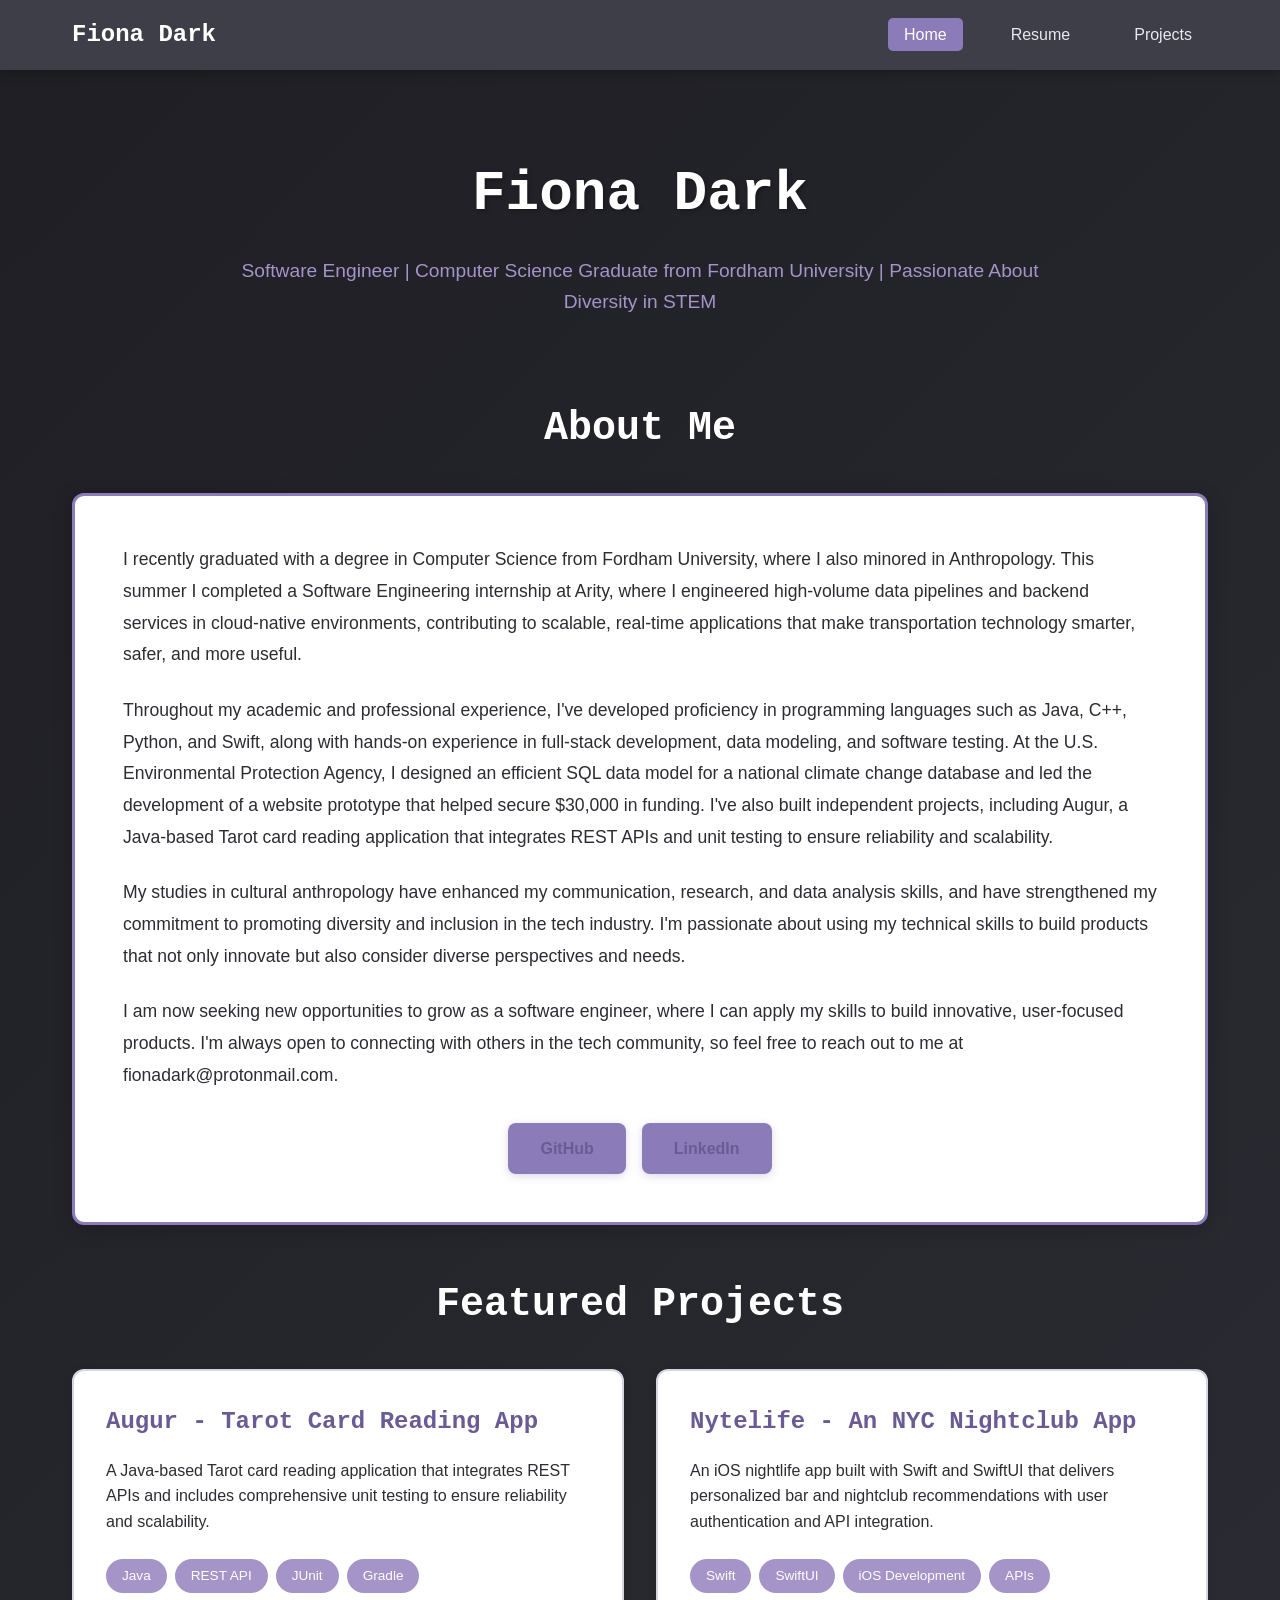
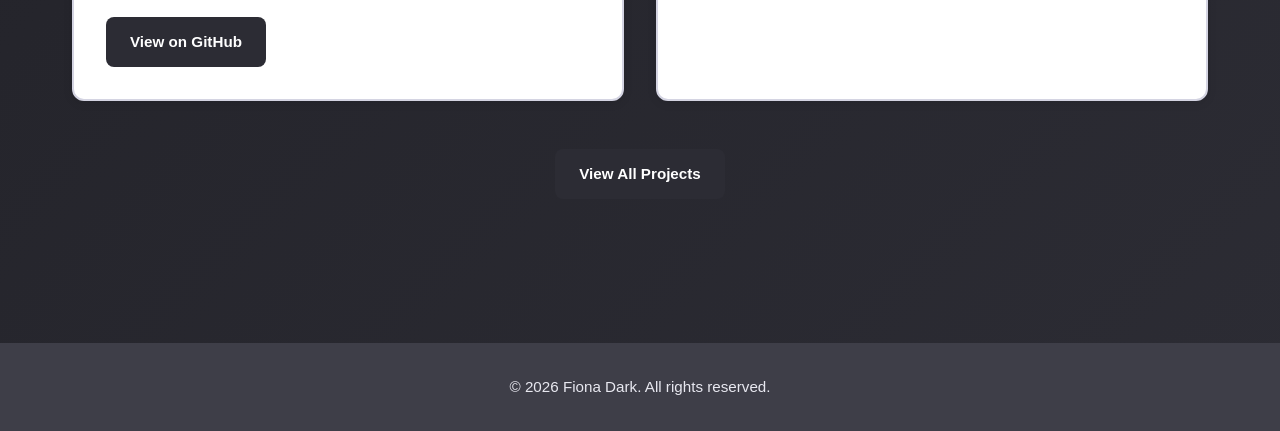
==== index.html @ d719f860 "update style to more sleek look" ====
<!DOCTYPE html>
<html lang="en">

<head>
    <meta charset="utf-8">
    <meta name="viewport" content="width=device-width, initial-scale=1.0">
    <link rel="stylesheet" type="text/css" href="styles.css">
    <title>Fiona Dark - Software Engineer</title>
</head>

<body>
    <nav class="navbar">
        <div class="nav-container">
            <div class="nav-brand">Fiona Dark</div>
            <ul class="nav-menu">
                <li><a href="index.html" class="nav-link active">Home</a></li>
                <li><a href="resume.html" class="nav-link">Resume</a></li>
                <li><a href="projects.html" class="nav-link">Projects</a></li>
            </ul>
        </div>
    </nav>

    <div class="container">
        <header class="hero">
            <h1>Fiona Dark</h1>
            <p class="tagline">
                Software Engineer | Computer Science Graduate from Fordham University | Passionate About Diversity in STEM
            </p>
        </header>

        <section class="section about-section">
            <h2>About Me</h2>
            <div class="content-box">
                <p>
                    I recently graduated with a degree in Computer Science from Fordham University, where I also minored in
                    Anthropology. This summer I completed a Software Engineering internship at Arity, where I engineered
                    high-volume data pipelines and backend services in cloud-native environments, contributing to scalable,
                    real-time applications that make transportation technology smarter, safer, and more useful.
                </p>
                <p>
                    Throughout my academic and professional experience, I've developed proficiency in programming languages such
                    as Java, C++, Python, and Swift, along with hands-on experience in full-stack development, data modeling,
                    and software testing. At the U.S. Environmental Protection Agency, I designed an efficient SQL data model
                    for a national climate change database and led the development of a website prototype that helped secure
                    $30,000 in funding. I've also built independent projects, including Augur, a Java-based Tarot card reading
                    application that integrates REST APIs and unit testing to ensure reliability and scalability.
                </p>
                <p>
                    My studies in cultural anthropology have enhanced my communication, research, and data analysis skills, and
                    have strengthened my commitment to promoting diversity and inclusion in the tech industry. I'm passionate
                    about using my technical skills to build products that not only innovate but also consider diverse
                    perspectives and needs.
                </p>
                <p>
                    I am now seeking new opportunities to grow as a software engineer, where I can apply my skills to build
                    innovative, user-focused products. I'm always open to connecting with others in the tech community, so feel
                    free to reach out to me at fionadark@protonmail.com.
                </p>
                <div class="social-links">
                    <a href="https://github.com/fionadark" target="_blank" class="social-btn">
                        <span>GitHub</span>
                    </a>
                    <a href="https://www.linkedin.com/in/fiona-dark-541294252/" target="_blank" class="social-btn">
                        <span>LinkedIn</span>
                    </a>
                </div>
            </div>
        </section>

        <section class="section projects-preview">
            <h2>Featured Projects</h2>
            <div class="project-grid">
                <div class="project-card">
                    <h3>Augur - Tarot Card Reading App</h3>
                    <p class="project-description">
                        A Java-based Tarot card reading application that integrates REST APIs and includes comprehensive unit
                        testing to ensure reliability and scalability.
                    </p>
                    <div class="tech-stack">
                        <span class="tech-tag">Java</span>
                        <span class="tech-tag">REST API</span>
                        <span class="tech-tag">JUnit</span>
                        <span class="tech-tag">Gradle</span>
                    </div>
                    <a href="https://github.com/fionadark/augur" class="project-link" target="_blank">View on GitHub</a>
                </div>

                <div class="project-card">
                    <h3>Nytelife - An NYC Nightclub App</h3>
                    <p class="project-description">
                        An iOS nightlife app built with Swift and SwiftUI that delivers personalized bar and nightclub
                        recommendations with user authentication and API integration.
                    </p>
                    <div class="tech-stack">
                        <span class="tech-tag">Swift</span>
                        <span class="tech-tag">SwiftUI</span>
                        <span class="tech-tag">iOS Development</span>
                        <span class="tech-tag">APIs</span>
                    </div>
                </div>
            </div>
            <div class="view-more">
                <a href="projects.html" class="btn-secondary">View All Projects</a>
            </div>
        </section>
    </div>

    <footer class="footer">
        <p>&copy; 2026 Fiona Dark. All rights reserved.</p>
    </footer>
</body>

</html>
---- styles.css ----
/* ==================== Color Scheme ==================== */
:root {
    --primary-purple: #8B7BB8;
    --dark-purple: #6B5B95;
    --light-purple: #A594C8;
    --accent-purple: #9B88C4;
    
    --dark-grey: #2C2C34;
    --medium-grey: #3E3E48;
    --light-grey: #5A5A66;
    --very-light-grey: #E8E8F0;
    
    --background-dark: #1E1E24;
    --background-card: #FFFFFF;
    --text-dark: #2C2C34;
    --text-light: #FFFFFF;
    --border-color: #D4D4E2;
}

/* ==================== Global Styles ==================== */
* {
    margin: 0;
    padding: 0;
    box-sizing: border-box;
}

body {
    background: linear-gradient(135deg, var(--background-dark) 0%, var(--dark-grey) 100%);
    font-family: 'Segoe UI', Tahoma, Geneva, Verdana, sans-serif;
    color: var(--text-dark);
    min-height: 100vh;
    line-height: 1.6;
}

/* ==================== Navigation Bar ==================== */
.navbar {
    background-color: var(--medium-grey);
    padding: 1rem 0;
    position: sticky;
    top: 0;
    z-index: 1000;
    box-shadow: 0 2px 10px rgba(0, 0, 0, 0.3);
}

.nav-container {
    max-width: 1200px;
    margin: 0 auto;
    padding: 0 2rem;
    display: flex;
    justify-content: space-between;
    align-items: center;
}

.nav-brand {
    font-size: 1.5rem;
    font-weight: 700;
    color: var(--text-light);
    font-family: 'Courier New', monospace;
}

.nav-menu {
    display: flex;
    list-style: none;
    gap: 2rem;
}

.nav-link {
    color: var(--very-light-grey);
    text-decoration: none;
    font-size: 1rem;
    font-weight: 500;
    padding: 0.5rem 1rem;
    border-radius: 5px;
    transition: all 0.3s ease;
}

.nav-link:hover {
    background-color: var(--dark-purple);
    color: var(--text-light);
}

.nav-link.active {
    background-color: var(--primary-purple);
    color: var(--text-light);
}

/* ==================== Container & Layout ==================== */
.container {
    max-width: 1200px;
    margin: 0 auto;
    padding: 2rem;
}

/* ==================== Hero Section ==================== */
.hero {
    text-align: center;
    padding: 3rem 0 2rem;
}

.hero h1 {
    font-size: 3.5rem;
    font-family: 'Courier New', monospace;
    color: var(--text-light);
    margin-bottom: 1rem;
    text-shadow: 2px 2px 4px rgba(0, 0, 0, 0.3);
}

.tagline {
    font-size: 1.2rem;
    color: var(--light-purple);
    font-weight: 500;
    max-width: 800px;
    margin: 0 auto;
    line-height: 1.6;
}

.subtitle {
    font-size: 1.1rem;
    color: var(--very-light-grey);
    margin-top: 0.5rem;
}

/* ==================== Section Styles ==================== */
.section {
    margin: 3rem 0;
}

.section h2 {
    font-size: 2.5rem;
    font-family: 'Courier New', monospace;
    color: var(--text-light);
    text-align: center;
    margin-bottom: 2rem;
}

.content-box {
    background-color: var(--background-card);
    border: 3px solid var(--primary-purple);
    border-radius: 12px;
    padding: 3rem;
    box-shadow: 0 4px 20px rgba(0, 0, 0, 0.2);
}

.content-box p {
    color: var(--text-dark);
    font-size: 1.1rem;
    line-height: 1.8;
    margin-bottom: 1.5rem;
}

.content-box p:last-child {
    margin-bottom: 0;
}

.content-box a {
    color: var(--dark-purple);
    text-decoration: none;
    font-weight: 600;
    transition: color 0.3s ease;
}

.content-box a:hover {
    color: var(--primary-purple);
    text-decoration: underline;
}

/* ==================== Social Links ==================== */
.social-links {
    display: flex;
    gap: 1rem;
    justify-content: center;
    margin-top: 2rem;
}

.social-btn {
    display: inline-block;
    background-color: var(--primary-purple);
    color: var(--text-light);
    padding: 0.8rem 2rem;
    text-decoration: none;
    border-radius: 8px;
    font-weight: 600;
    font-size: 1rem;
    transition: all 0.3s ease;
    box-shadow: 0 2px 8px rgba(139, 123, 184, 0.3);
}

.social-btn:hover {
    background-color: var(--dark-purple);
    transform: translateY(-2px);
    box-shadow: 0 4px 12px rgba(139, 123, 184, 0.5);
}

/* ==================== Project Grid ==================== */
.project-grid {
    display: grid;
    grid-template-columns: repeat(auto-fit, minmax(320px, 1fr));
    gap: 2rem;
    margin: 2rem 0;
}

.project-card {
    background-color: var(--background-card);
    border: 2px solid var(--border-color);
    border-radius: 12px;
    padding: 2rem;
    transition: all 0.3s ease;
    box-shadow: 0 2px 10px rgba(0, 0, 0, 0.1);
}

.project-card:hover {
    transform: translateY(-8px);
    box-shadow: 0 8px 24px rgba(139, 123, 184, 0.3);
    border-color: var(--primary-purple);
}

.project-card h3 {
    font-family: 'Courier New', monospace;
    color: var(--dark-purple);
    font-size: 1.5rem;
    margin-bottom: 1rem;
}

.project-description {
    color: var(--text-dark);
    font-size: 1rem;
    line-height: 1.6;
    margin-bottom: 1.5rem;
}

/* ==================== Tech Stack Tags ==================== */
.tech-stack {
    display: flex;
    flex-wrap: wrap;
    gap: 0.5rem;
    margin-bottom: 1.5rem;
}

.tech-tag {
    display: inline-block;
    background-color: var(--light-purple);
    color: var(--text-light);
    padding: 0.4rem 1rem;
    border-radius: 20px;
    font-size: 0.85rem;
    font-weight: 500;
    white-space: nowrap;
}

/* ==================== Buttons ==================== */
.project-link,
.btn-secondary {
    display: inline-block;
    background-color: var(--dark-grey);
    color: var(--text-light);
    padding: 0.8rem 1.5rem;
    text-decoration: none;
    border-radius: 8px;
    font-weight: 600;
    font-size: 0.95rem;
    transition: all 0.3s ease;
}

.project-link:hover,
.btn-secondary:hover {
    background-color: var(--primary-purple);
    transform: translateY(-2px);
    box-shadow: 0 4px 12px rgba(139, 123, 184, 0.4);
}

.view-more {
    text-align: center;
    margin-top: 3rem;
}

/* ==================== Resume Page Styles ==================== */
.resume-header {
    text-align: center;
    margin-bottom: 2rem;
    padding-bottom: 1.5rem;
    border-bottom: 2px solid var(--border-color);
}

.resume-header h2 {
    color: var(--dark-purple);
    font-size: 2rem;
    margin-bottom: 0.5rem;
}

.contact-info {
    color: var(--text-dark);
    font-size: 1rem;
}

.contact-info p {
    margin: 0.3rem 0;
}

.resume-section-block {
    margin: 2.5rem 0;
}

.resume-section-block h3 {
    color: var(--dark-purple);
    font-size: 1.8rem;
    margin-bottom: 1.5rem;
    padding-bottom: 0.5rem;
    border-bottom: 2px solid var(--primary-purple);
}

.resume-section-block h4 {
    color: var(--dark-purple);
    font-size: 1.2rem;
    margin-bottom: 0.5rem;
}

.resume-item {
    margin-bottom: 2rem;
}

.resume-item-header {
    display: flex;
    justify-content: space-between;
    align-items: baseline;
    margin-bottom: 0.5rem;
    flex-wrap: wrap;
}

.resume-item-header strong {
    color: var(--dark-purple);
    font-size: 1.2rem;
}

.resume-date {
    color: var(--light-grey);
    font-style: italic;
    font-size: 0.95rem;
}

.company {
    color: var(--light-grey);
    font-style: italic;
    margin-bottom: 0.5rem;
}

.resume-item ul {
    margin-left: 1.5rem;
    margin-top: 0.5rem;
}

.resume-item li {
    color: var(--text-dark);
    margin-bottom: 0.5rem;
}

.skills-grid {
    display: grid;
    grid-template-columns: repeat(auto-fit, minmax(250px, 1fr));
    gap: 1.5rem;
}

.skill-category {
    padding: 1rem;
    background-color: var(--very-light-grey);
    border-radius: 8px;
    border-left: 4px solid var(--primary-purple);
}

.skill-category h4 {
    margin-bottom: 0.5rem;
}

.skill-category p {
    color: var(--text-dark);
    font-size: 1rem;
    margin: 0;
}

/* ==================== Projects Detail Page ==================== */
.project-detail-card {
    margin-bottom: 3rem;
}

.project-detail-card h2 {
    color: var(--text-light);
    font-size: 2.5rem;
    font-family: 'Courier New', monospace;
    margin-bottom: 1rem;
}

.project-detail-card h3 {
    color: var(--dark-purple);
    font-size: 1.5rem;
    margin-top: 2rem;
    margin-bottom: 1rem;
}

.project-meta {
    margin-bottom: 1.5rem;
}

.status-badge {
    display: inline-block;
    background-color: var(--primary-purple);
    color: var(--text-light);
    padding: 0.5rem 1rem;
    border-radius: 20px;
    font-size: 0.9rem;
    font-weight: 600;
}

.project-detail-card ul {
    margin-left: 1.5rem;
    margin-bottom: 1rem;
}

.project-detail-card li {
    margin-bottom: 0.8rem;
    color: var(--text-dark);
}

/* ==================== Footer ==================== */
.footer {
    background-color: var(--medium-grey);
    color: var(--very-light-grey);
    text-align: center;
    padding: 2rem;
    margin-top: 4rem;
}

.footer p {
    margin: 0;
    font-size: 0.95rem;
}

/* ==================== Responsive Design ==================== */
@media (max-width: 768px) {
    .container {
        padding: 1rem;
    }

    .hero h1 {
        font-size: 2.5rem;
    }

    .tagline {
        font-size: 1rem;
    }

    .section h2 {
        font-size: 2rem;
    }

    .nav-container {
        flex-direction: column;
        gap: 1rem;
    }

    .nav-menu {
        gap: 1rem;
    }

    .content-box {
        padding: 1.5rem;
    }

    .project-grid {
        grid-template-columns: 1fr;
    }

    .social-links {
        flex-direction: column;
    }

    .resume-item-header {
        flex-direction: column;
        align-items: flex-start;
    }

    .skills-grid {
        grid-template-columns: 1fr;
    }
}

@media (max-width: 480px) {
    .hero h1 {
        font-size: 2rem;
    }

    .section h2 {
        font-size: 1.8rem;
    }

    .nav-brand {
        font-size: 1.2rem;
    }

    .nav-menu {
        flex-wrap: wrap;
        justify-content: center;
    }
}
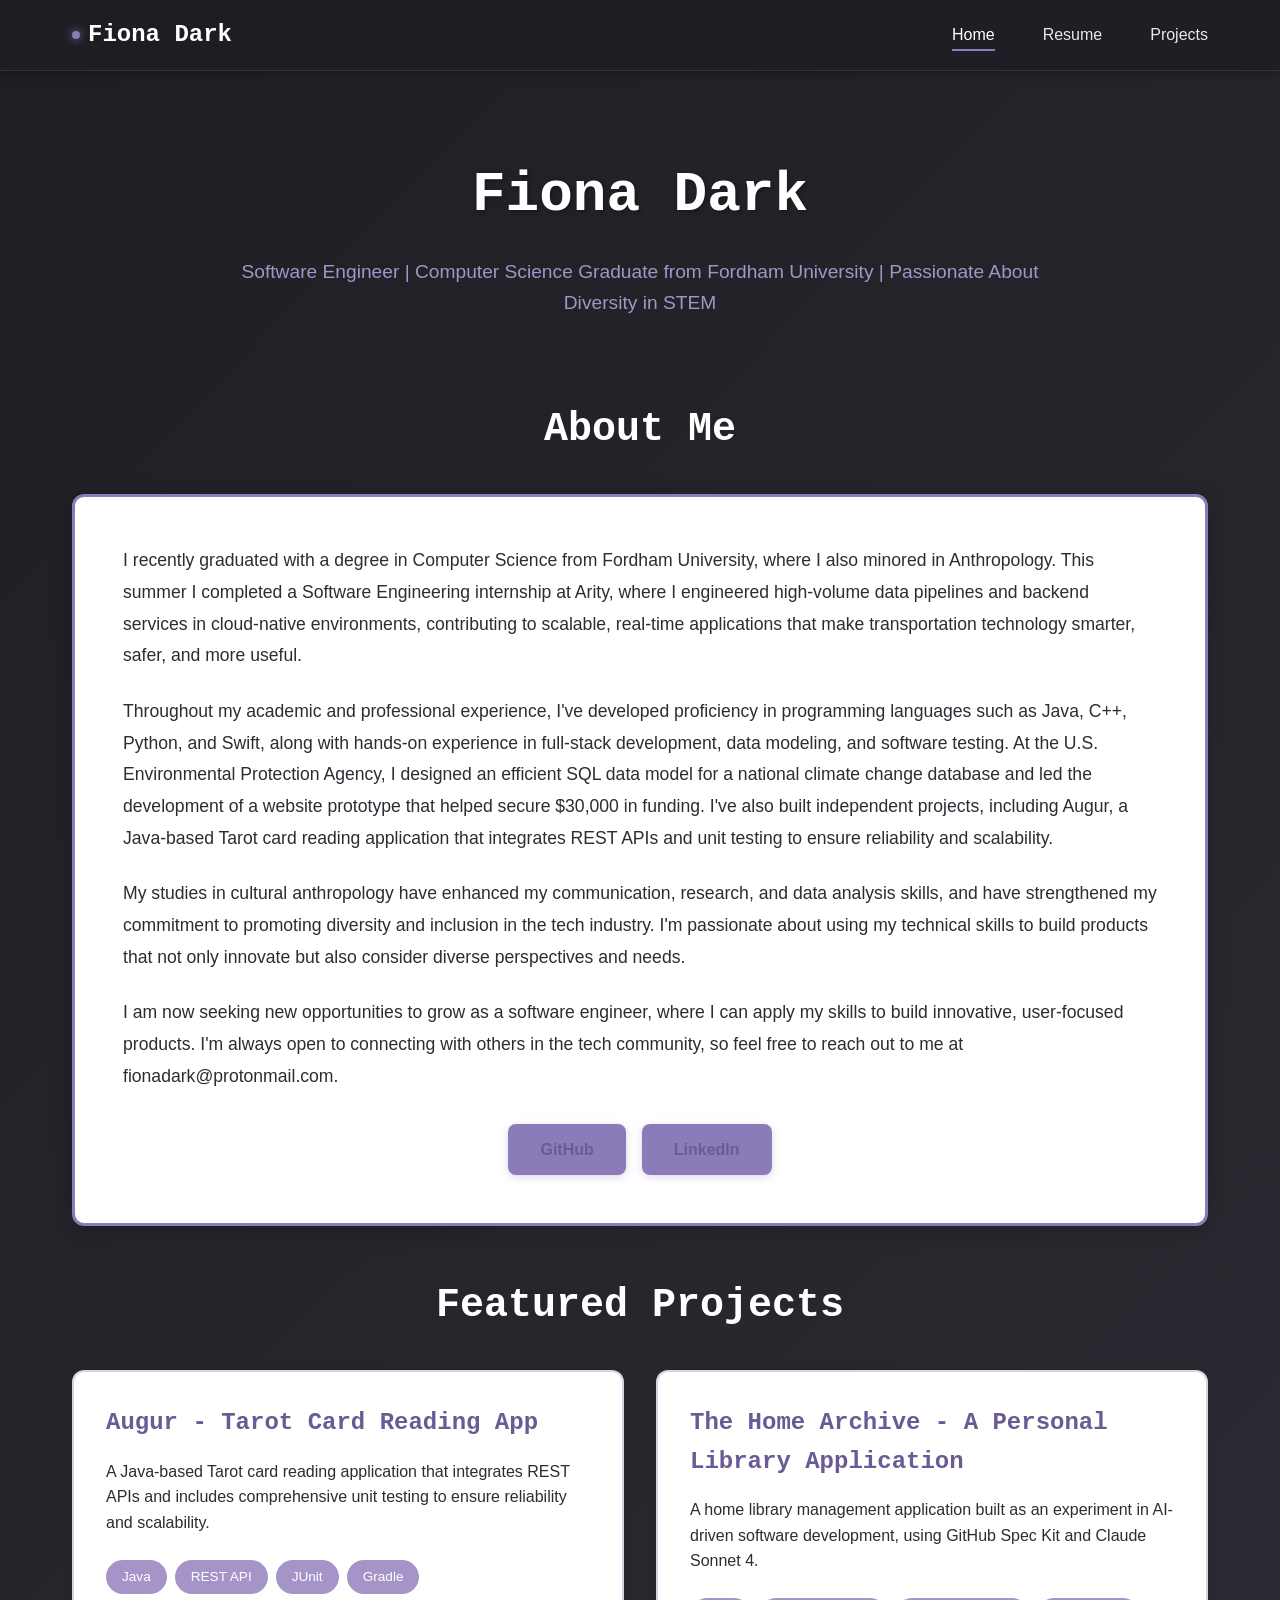
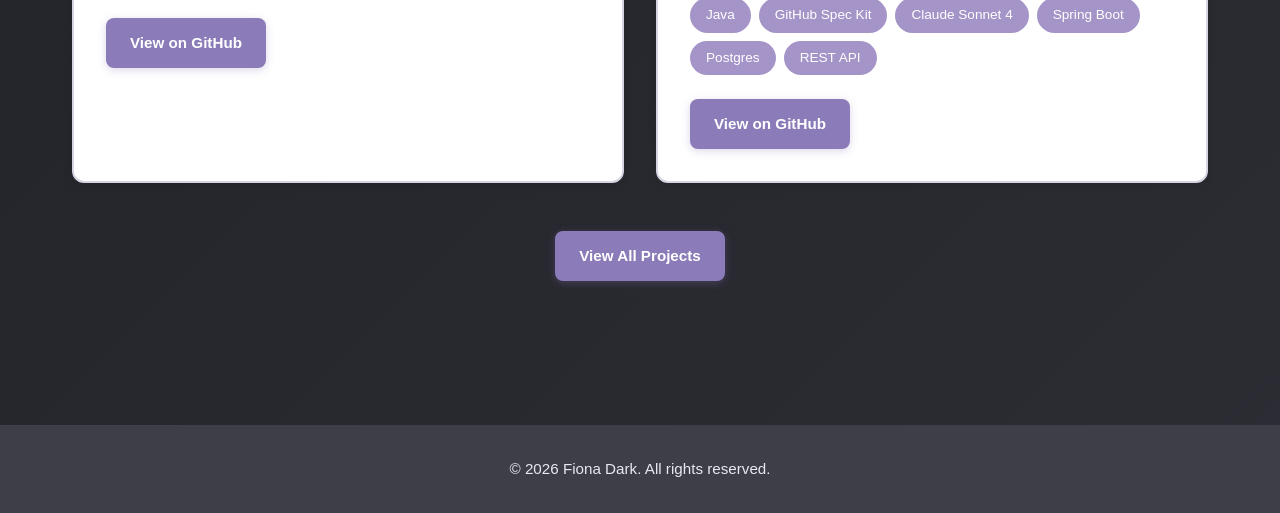
==== commit c1ab013f: "add home archive project to main page" ====
--- a/index.html
+++ b/index.html
@@ -24,7 +24,8 @@
         <header class="hero">
             <h1>Fiona Dark</h1>
             <p class="tagline">
-                Software Engineer | Computer Science Graduate from Fordham University | Passionate About Diversity in STEM
+                Software Engineer | Computer Science Graduate from Fordham University | Passionate About Diversity in
+                STEM
             </p>
         </header>
 
@@ -32,28 +33,39 @@
             <h2>About Me</h2>
             <div class="content-box">
                 <p>
-                    I recently graduated with a degree in Computer Science from Fordham University, where I also minored in
+                    I recently graduated with a degree in Computer Science from Fordham University, where I also minored
+                    in
                     Anthropology. This summer I completed a Software Engineering internship at Arity, where I engineered
-                    high-volume data pipelines and backend services in cloud-native environments, contributing to scalable,
+                    high-volume data pipelines and backend services in cloud-native environments, contributing to
+                    scalable,
                     real-time applications that make transportation technology smarter, safer, and more useful.
                 </p>
                 <p>
-                    Throughout my academic and professional experience, I've developed proficiency in programming languages such
-                    as Java, C++, Python, and Swift, along with hands-on experience in full-stack development, data modeling,
-                    and software testing. At the U.S. Environmental Protection Agency, I designed an efficient SQL data model
-                    for a national climate change database and led the development of a website prototype that helped secure
-                    $30,000 in funding. I've also built independent projects, including Augur, a Java-based Tarot card reading
+                    Throughout my academic and professional experience, I've developed proficiency in programming
+                    languages such
+                    as Java, C++, Python, and Swift, along with hands-on experience in full-stack development, data
+                    modeling,
+                    and software testing. At the U.S. Environmental Protection Agency, I designed an efficient SQL data
+                    model
+                    for a national climate change database and led the development of a website prototype that helped
+                    secure
+                    $30,000 in funding. I've also built independent projects, including Augur, a Java-based Tarot card
+                    reading
                     application that integrates REST APIs and unit testing to ensure reliability and scalability.
                 </p>
                 <p>
-                    My studies in cultural anthropology have enhanced my communication, research, and data analysis skills, and
-                    have strengthened my commitment to promoting diversity and inclusion in the tech industry. I'm passionate
+                    My studies in cultural anthropology have enhanced my communication, research, and data analysis
+                    skills, and
+                    have strengthened my commitment to promoting diversity and inclusion in the tech industry. I'm
+                    passionate
                     about using my technical skills to build products that not only innovate but also consider diverse
                     perspectives and needs.
                 </p>
                 <p>
-                    I am now seeking new opportunities to grow as a software engineer, where I can apply my skills to build
-                    innovative, user-focused products. I'm always open to connecting with others in the tech community, so feel
+                    I am now seeking new opportunities to grow as a software engineer, where I can apply my skills to
+                    build
+                    innovative, user-focused products. I'm always open to connecting with others in the tech community,
+                    so feel
                     free to reach out to me at fionadark@protonmail.com.
                 </p>
                 <div class="social-links">
@@ -73,7 +85,8 @@
                 <div class="project-card">
                     <h3>Augur - Tarot Card Reading App</h3>
                     <p class="project-description">
-                        A Java-based Tarot card reading application that integrates REST APIs and includes comprehensive unit
+                        A Java-based Tarot card reading application that integrates REST APIs and includes comprehensive
+                        unit
                         testing to ensure reliability and scalability.
                     </p>
                     <div class="tech-stack">
@@ -86,17 +99,20 @@
                 </div>
 
                 <div class="project-card">
-                    <h3>Nytelife - An NYC Nightclub App</h3>
+                    <h3>The Home Archive - A Personal Library Application</h3>
                     <p class="project-description">
-                        An iOS nightlife app built with Swift and SwiftUI that delivers personalized bar and nightclub
-                        recommendations with user authentication and API integration.
+                        A home library management application built as an experiment in AI-driven software development,
+                        using GitHub Spec Kit and Claude Sonnet 4.
                     </p>
                     <div class="tech-stack">
-                        <span class="tech-tag">Swift</span>
-                        <span class="tech-tag">SwiftUI</span>
-                        <span class="tech-tag">iOS Development</span>
-                        <span class="tech-tag">APIs</span>
+                        <span class="tech-tag">Java</span>
+                        <span class="tech-tag">GitHub Spec Kit</span>
+                        <span class="tech-tag">Claude Sonnet 4</span>
+                        <span class="tech-tag">Spring Boot</span>
+                        <span class="tech-tag">Postgres</span>
+                        <span class="tech-tag">REST API</span>
                     </div>
+                    <a href="https://github.com/fionadark/the-home-archive" class="project-link" target="_blank">View on GitHub</a>
                 </div>
             </div>
             <div class="view-more">
@@ -110,4 +126,4 @@
     </footer>
 </body>
 
-</html>
+</html>
--- a/styles.css
+++ b/styles.css
@@ -34,11 +34,13 @@
 
 /* ==================== Navigation Bar ==================== */
 .navbar {
-    background-color: var(--medium-grey);
+    background: rgba(30, 30, 36, 0.85);
+    backdrop-filter: blur(12px);
     padding: 1rem 0;
     position: sticky;
     top: 0;
     z-index: 1000;
+    border-bottom: 1px solid rgba(139, 123, 184, 0.2);
     box-shadow: 0 2px 10px rgba(0, 0, 0, 0.3);
 }
 
@@ -56,12 +58,24 @@
     font-weight: 700;
     color: var(--text-light);
     font-family: 'Courier New', monospace;
+    display: flex;
+    align-items: center;
+    gap: 0.5rem;
+}
+
+.nav-brand::before {
+    content: '';
+    width: 8px;
+    height: 8px;
+    background: var(--primary-purple);
+    border-radius: 50%;
+    box-shadow: 0 0 10px var(--primary-purple);
 }
 
 .nav-menu {
     display: flex;
     list-style: none;
-    gap: 2rem;
+    gap: 3rem;
 }
 
 .nav-link {
@@ -69,19 +83,36 @@
     text-decoration: none;
     font-size: 1rem;
     font-weight: 500;
-    padding: 0.5rem 1rem;
-    border-radius: 5px;
-    transition: all 0.3s ease;
+    padding: 0.5rem 0;
+    position: relative;
+    transition: color 0.3s ease;
+}
+
+.nav-link::after {
+    content: '';
+    position: absolute;
+    bottom: 0;
+    left: 0;
+    width: 0;
+    height: 2px;
+    background: var(--primary-purple);
+    transition: width 0.3s ease;
 }
 
 .nav-link:hover {
-    background-color: var(--dark-purple);
-    color: var(--text-light);
+    color: var(--text-light);
+}
+
+.nav-link:hover::after {
+    width: 100%;
 }
 
 .nav-link.active {
-    background-color: var(--primary-purple);
-    color: var(--text-light);
+    color: var(--text-light);
+}
+
+.nav-link.active::after {
+    width: 100%;
 }
 
 /* ==================== Container & Layout ==================== */
@@ -175,7 +206,7 @@
 .social-btn {
     display: inline-block;
     background-color: var(--primary-purple);
-    color: var(--text-light);
+    color: #FFFFFF;
     padding: 0.8rem 2rem;
     text-decoration: none;
     border-radius: 8px;
@@ -187,6 +218,7 @@
 
 .social-btn:hover {
     background-color: var(--dark-purple);
+    color: #FFFFFF;
     transform: translateY(-2px);
     box-shadow: 0 4px 12px rgba(139, 123, 184, 0.5);
 }
@@ -251,21 +283,23 @@
 .project-link,
 .btn-secondary {
     display: inline-block;
-    background-color: var(--dark-grey);
-    color: var(--text-light);
+    background-color: var(--primary-purple);
+    color: #FFFFFF;
     padding: 0.8rem 1.5rem;
     text-decoration: none;
     border-radius: 8px;
     font-weight: 600;
     font-size: 0.95rem;
     transition: all 0.3s ease;
+    box-shadow: 0 2px 8px rgba(139, 123, 184, 0.3);
 }
 
 .project-link:hover,
 .btn-secondary:hover {
-    background-color: var(--primary-purple);
+    background-color: var(--dark-purple);
+    color: #FFFFFF;
     transform: translateY(-2px);
-    box-shadow: 0 4px 12px rgba(139, 123, 184, 0.4);
+    box-shadow: 0 4px 12px rgba(139, 123, 184, 0.5);
 }
 
 .view-more {
@@ -274,6 +308,40 @@
 }
 
 /* ==================== Resume Page Styles ==================== */
+.resume-embed {
+    background: var(--background-card);
+    border: 1px solid var(--border-color);
+    border-radius: 12px;
+    overflow: hidden;
+    box-shadow: 0 4px 20px rgba(0, 0, 0, 0.2);
+}
+
+.resume-embed iframe {
+    display: block;
+    border: none;
+    width: 100%;
+}
+
+.download-btn {
+    display: inline-block;
+    background-color: var(--primary-purple);
+    color: var(--text-light);
+    padding: 0.8rem 2rem;
+    text-decoration: none;
+    border-radius: 8px;
+    font-weight: 600;
+    font-size: 1rem;
+    transition: all 0.3s ease;
+    box-shadow: 0 2px 8px rgba(139, 123, 184, 0.3);
+    margin-top: 1rem;
+}
+
+.download-btn:hover {
+    background-color: var(--dark-purple);
+    transform: translateY(-2px);
+    box-shadow: 0 4px 12px rgba(139, 123, 184, 0.5);
+}
+
 .resume-header {
     text-align: center;
     margin-bottom: 2rem;
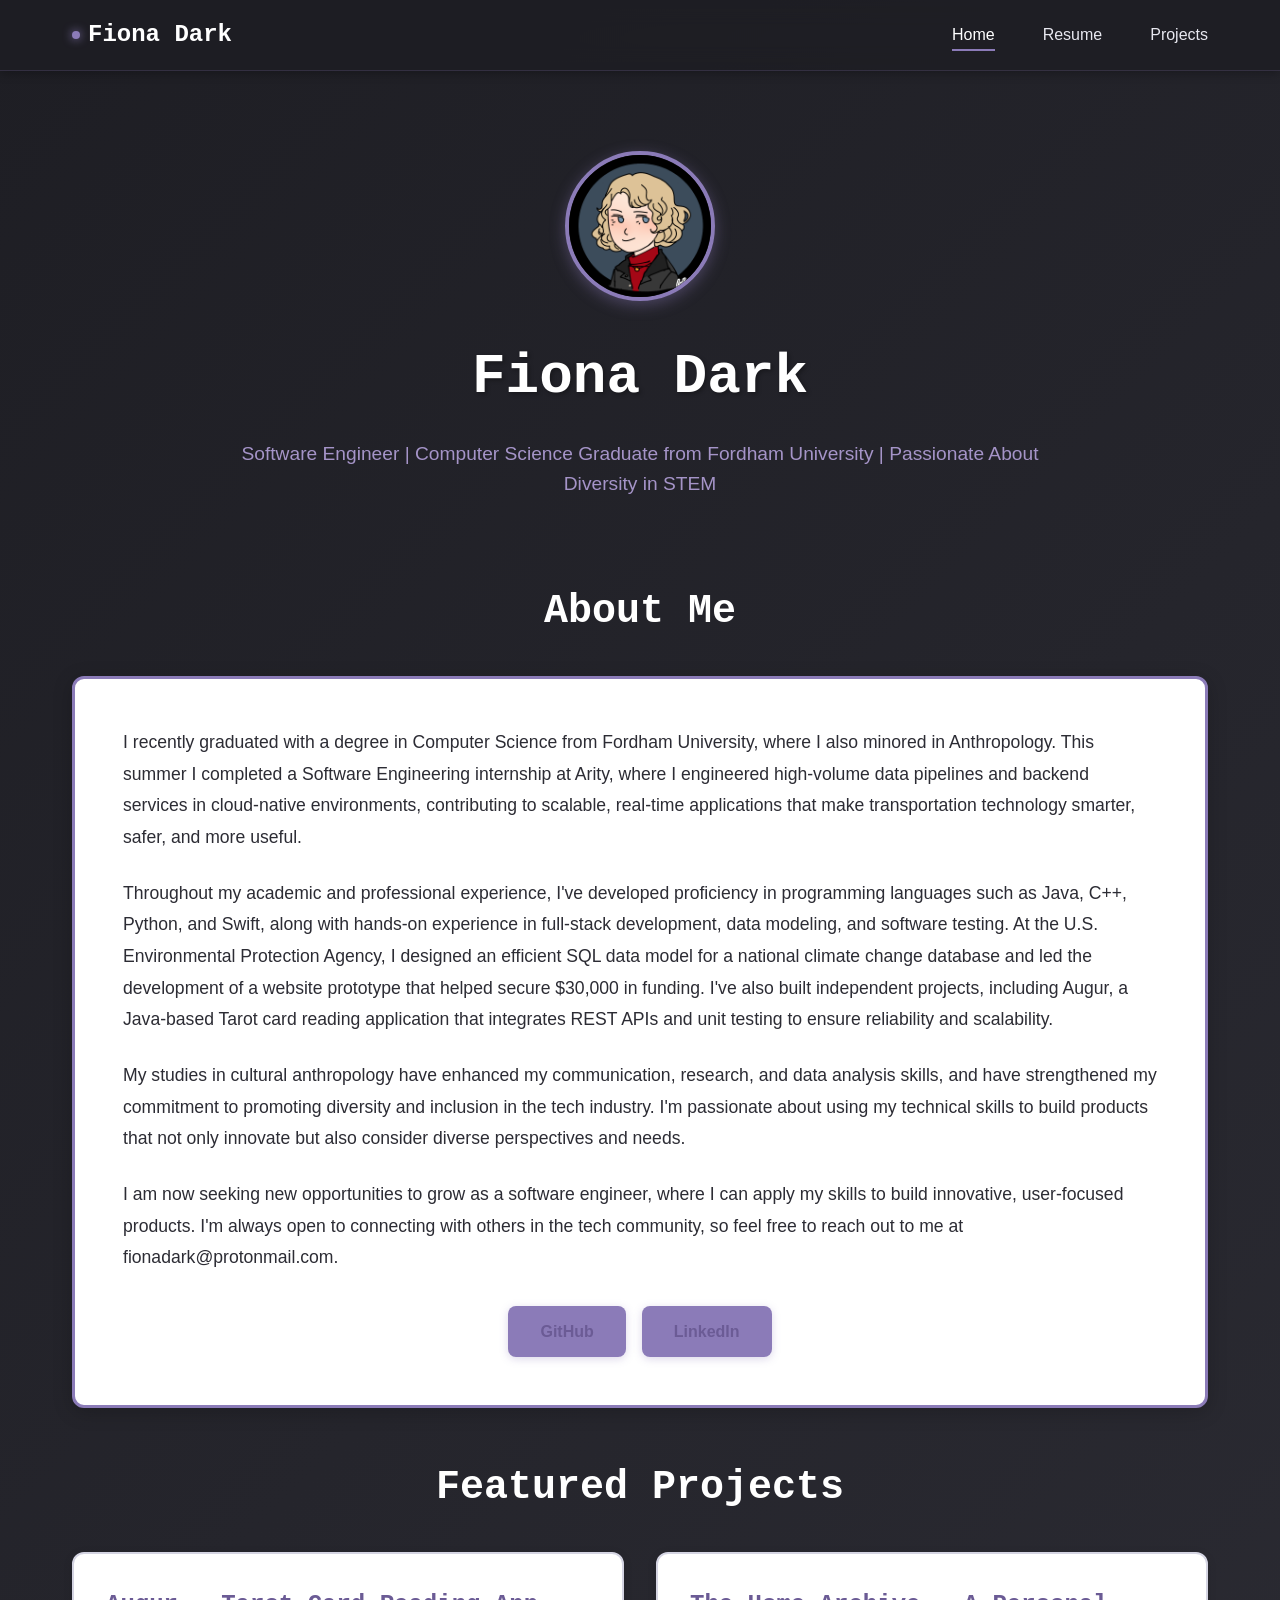
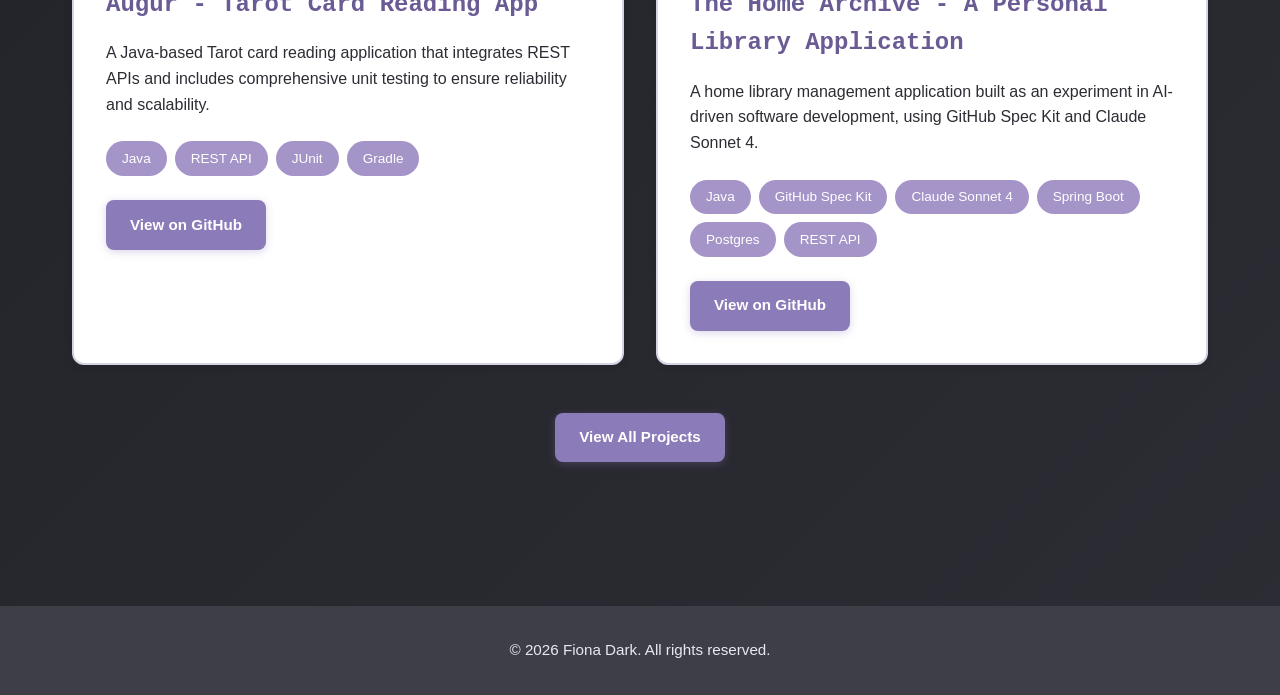
==== commit 6b3854d0: "add profile photo" ====
--- a/index.html
+++ b/index.html
@@ -22,6 +22,7 @@
 
     <div class="container">
         <header class="hero">
+            <img src="me.png" alt="Fiona Dark" class="profile-pic">
             <h1>Fiona Dark</h1>
             <p class="tagline">
                 Software Engineer | Computer Science Graduate from Fordham University | Passionate About Diversity in
--- a/styles.css
+++ b/styles.css
@@ -128,6 +128,16 @@
     padding: 3rem 0 2rem;
 }
 
+.profile-pic {
+    width: 150px;
+    height: 150px;
+    border-radius: 50%;
+    object-fit: cover;
+    border: 4px solid var(--primary-purple);
+    box-shadow: 0 4px 15px rgba(139, 123, 184, 0.4);
+    margin-bottom: 1.5rem;
+}
+
 .hero h1 {
     font-size: 3.5rem;
     font-family: 'Courier New', monospace;
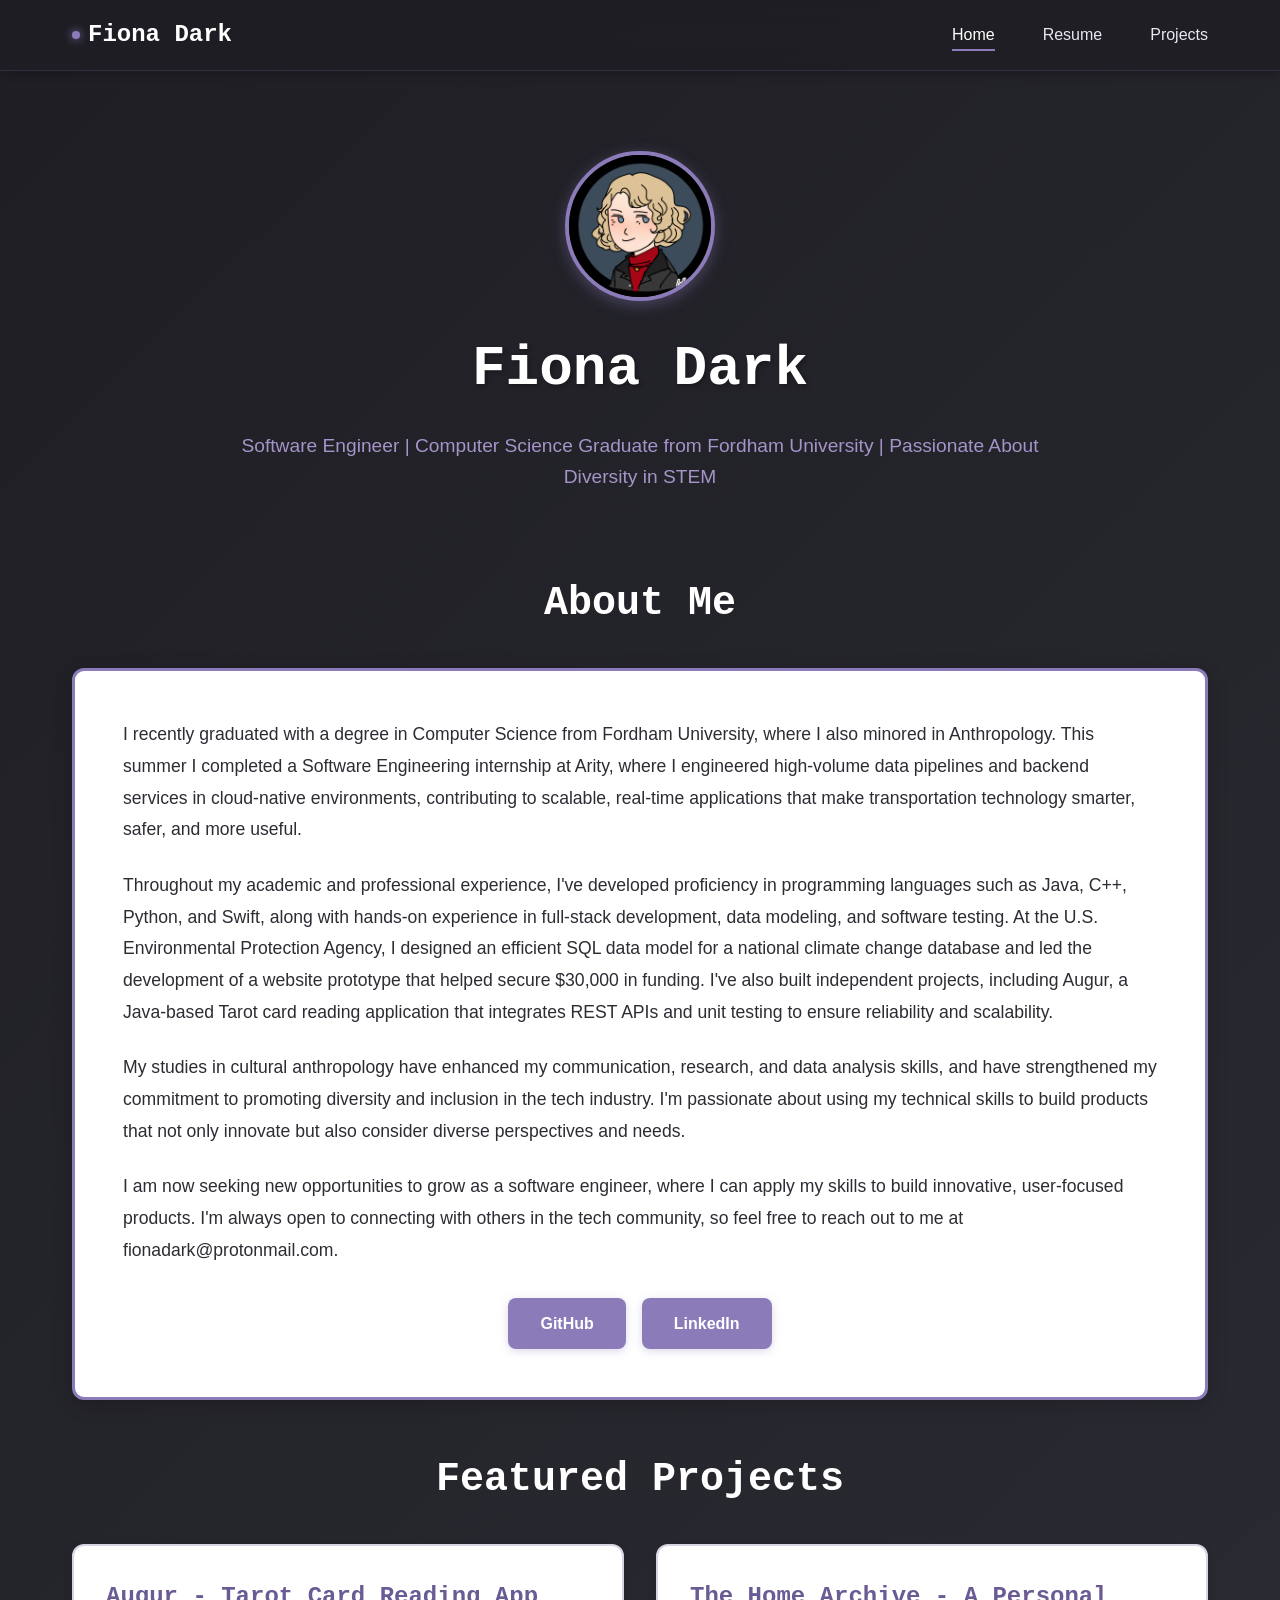
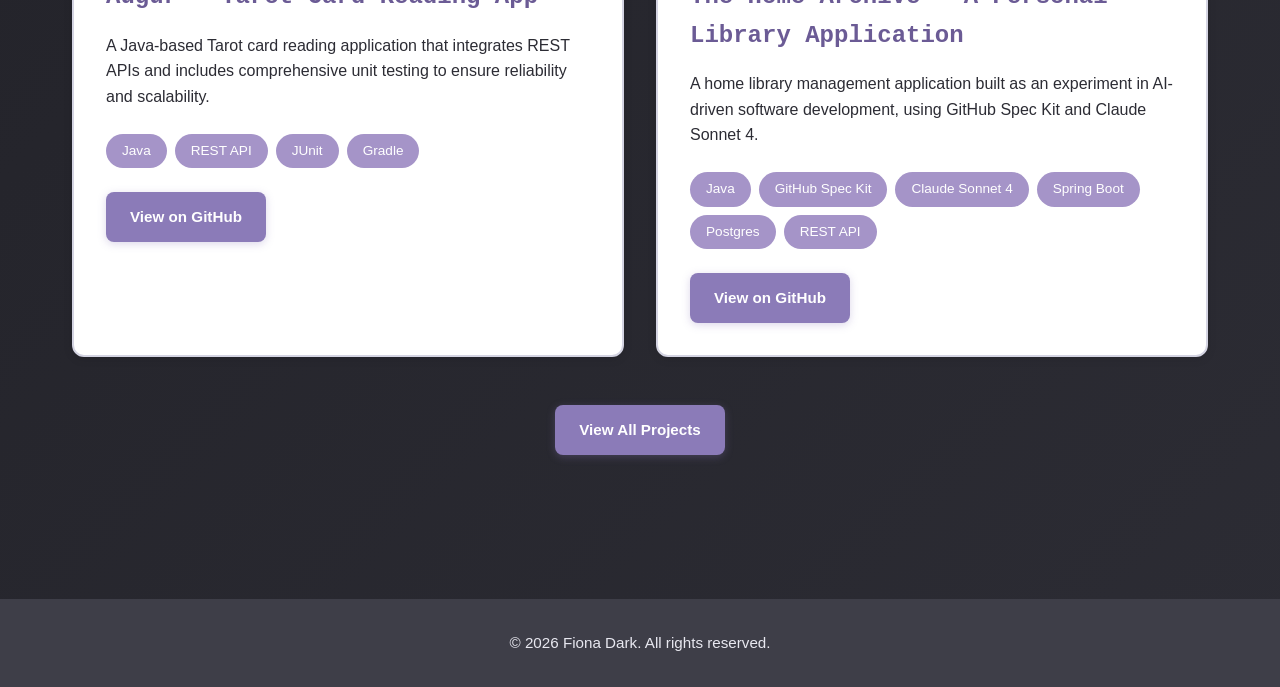
==== commit 9407071d: "organize resources folder" ====
--- a/index.html
+++ b/index.html
@@ -22,7 +22,7 @@
 
     <div class="container">
         <header class="hero">
-            <img src="me.png" alt="Fiona Dark" class="profile-pic">
+            <img src="resources/me.png" alt="Fiona Dark" class="profile-pic">
             <h1>Fiona Dark</h1>
             <p class="tagline">
                 Software Engineer | Computer Science Graduate from Fordham University | Passionate About Diversity in
--- a/styles.css
+++ b/styles.css
@@ -133,9 +133,13 @@
     height: 150px;
     border-radius: 50%;
     object-fit: cover;
+    object-position: center;
     border: 4px solid var(--primary-purple);
     box-shadow: 0 4px 15px rgba(139, 123, 184, 0.4);
     margin-bottom: 1.5rem;
+    display: block;
+    margin-left: auto;
+    margin-right: auto;
 }
 
 .hero h1 {
@@ -216,7 +220,7 @@
 .social-btn {
     display: inline-block;
     background-color: var(--primary-purple);
-    color: #FFFFFF;
+    color: #FFFFFF !important;
     padding: 0.8rem 2rem;
     text-decoration: none;
     border-radius: 8px;
@@ -228,9 +232,13 @@
 
 .social-btn:hover {
     background-color: var(--dark-purple);
-    color: #FFFFFF;
+    color: #FFFFFF !important;
     transform: translateY(-2px);
     box-shadow: 0 4px 12px rgba(139, 123, 184, 0.5);
+}
+
+.social-btn span {
+    color: #FFFFFF;
 }
 
 /* ==================== Project Grid ==================== */
@@ -475,6 +483,7 @@
 
 .project-meta {
     margin-bottom: 1.5rem;
+    text-align: center;
 }
 
 .status-badge {
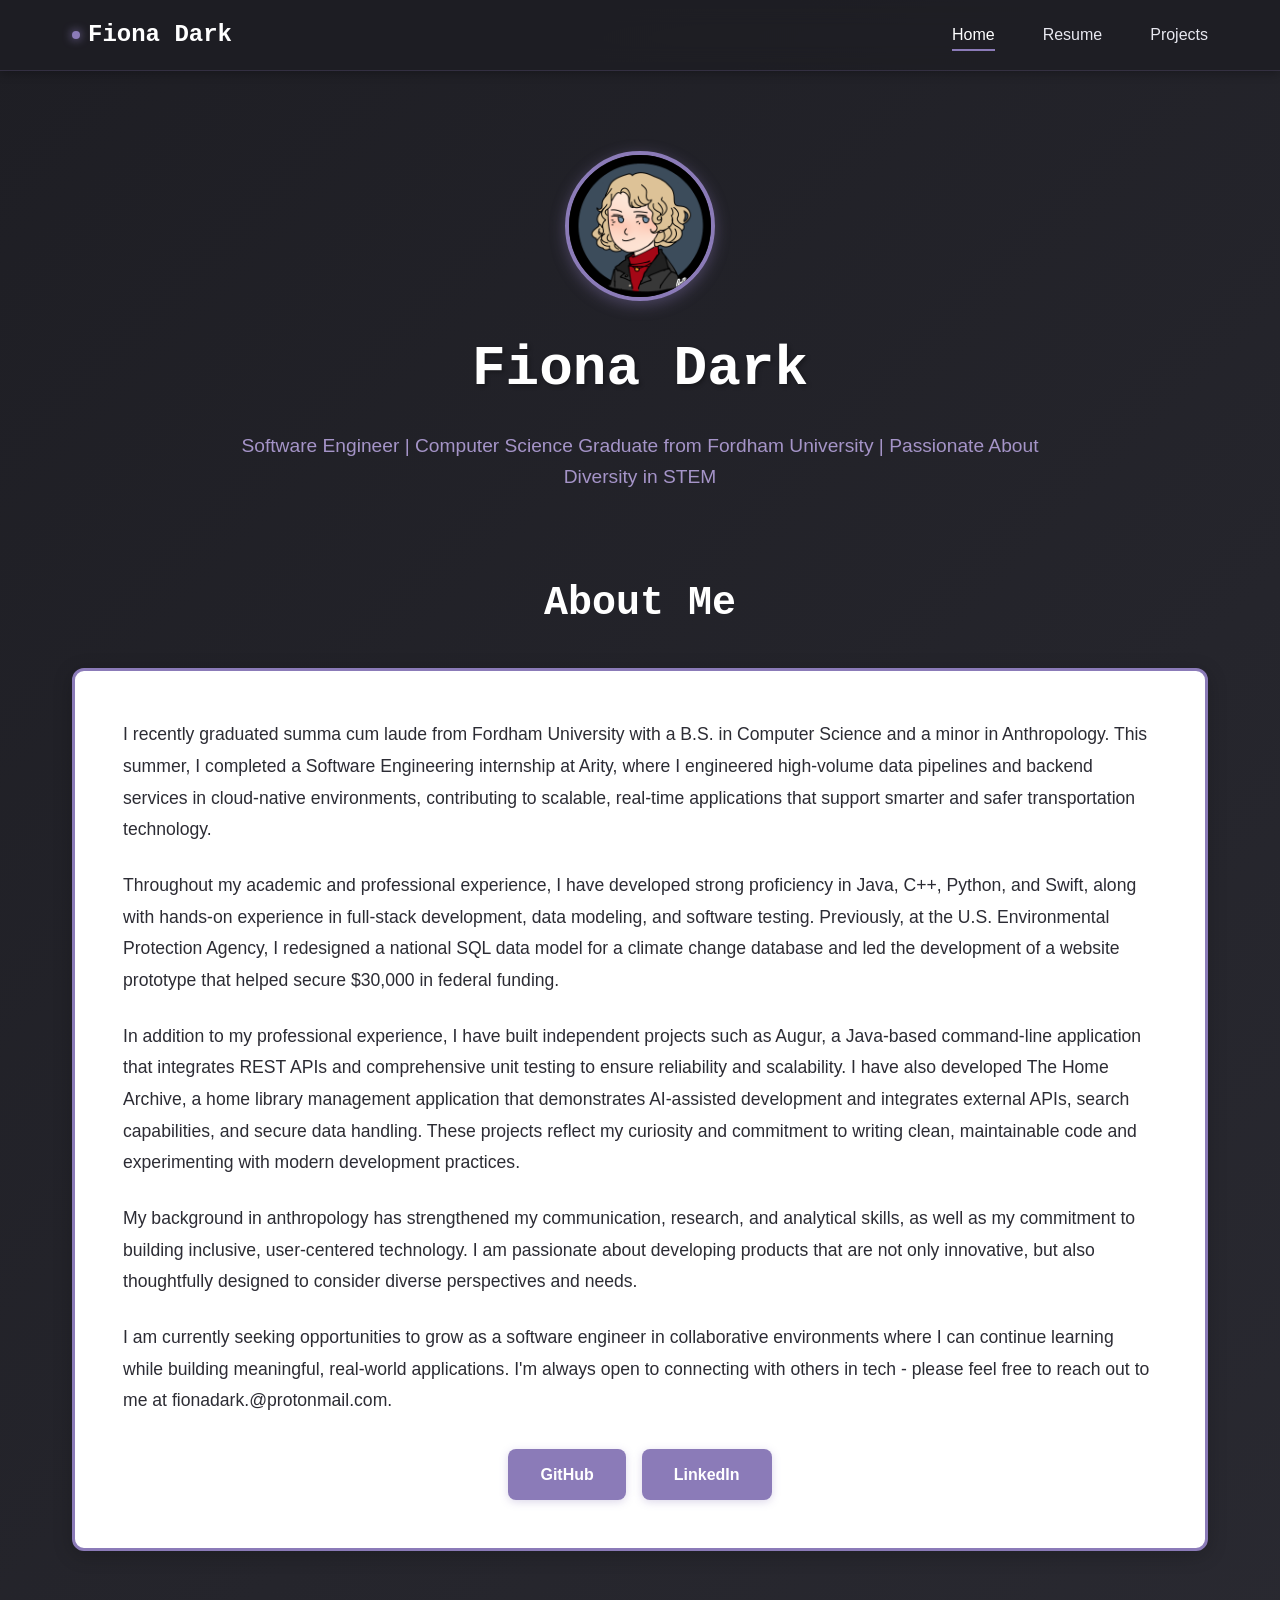
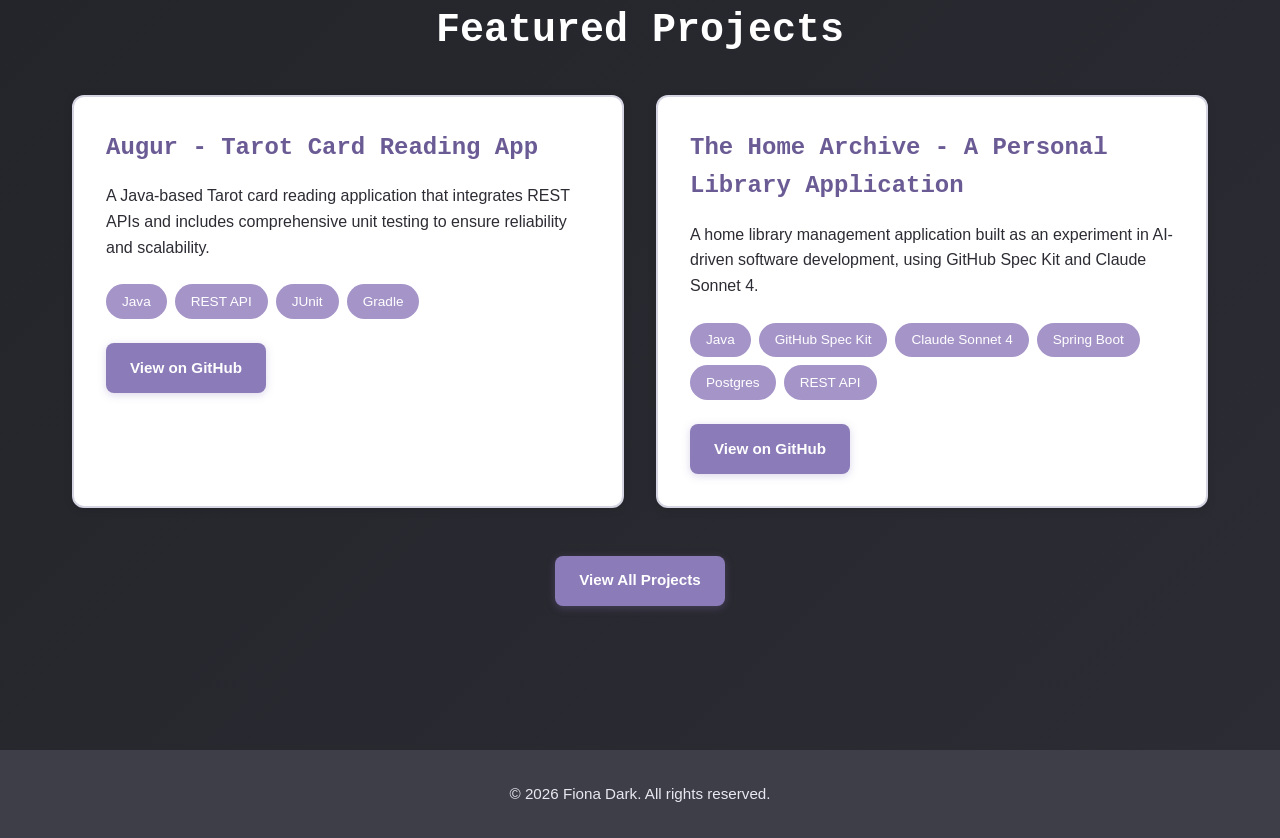
==== commit d3f19e89: "update bio" ====
--- a/index.html
+++ b/index.html
@@ -34,40 +34,37 @@
             <h2>About Me</h2>
             <div class="content-box">
                 <p>
-                    I recently graduated with a degree in Computer Science from Fordham University, where I also minored
-                    in
-                    Anthropology. This summer I completed a Software Engineering internship at Arity, where I engineered
-                    high-volume data pipelines and backend services in cloud-native environments, contributing to
-                    scalable,
-                    real-time applications that make transportation technology smarter, safer, and more useful.
+                    I recently graduated summa cum laude from Fordham University with a B.S. in Computer Science and a
+                    minor in Anthropology. This summer, I completed a Software Engineering internship at Arity, where I
+                    engineered high-volume data pipelines and backend services in cloud-native environments,
+                    contributing to scalable, real-time applications that support smarter and safer transportation
+                    technology.
                 </p>
                 <p>
-                    Throughout my academic and professional experience, I've developed proficiency in programming
-                    languages such
-                    as Java, C++, Python, and Swift, along with hands-on experience in full-stack development, data
-                    modeling,
-                    and software testing. At the U.S. Environmental Protection Agency, I designed an efficient SQL data
-                    model
-                    for a national climate change database and led the development of a website prototype that helped
-                    secure
-                    $30,000 in funding. I've also built independent projects, including Augur, a Java-based Tarot card
-                    reading
-                    application that integrates REST APIs and unit testing to ensure reliability and scalability.
+                    Throughout my academic and professional experience, I have developed strong proficiency in Java,
+                    C++, Python, and Swift, along with hands-on experience in full-stack development, data modeling, and
+                    software testing. Previously, at the U.S. Environmental Protection Agency, I redesigned a national
+                    SQL data model for a climate change database and led the development of a website prototype that
+                    helped secure $30,000 in federal funding.
                 </p>
                 <p>
-                    My studies in cultural anthropology have enhanced my communication, research, and data analysis
-                    skills, and
-                    have strengthened my commitment to promoting diversity and inclusion in the tech industry. I'm
-                    passionate
-                    about using my technical skills to build products that not only innovate but also consider diverse
+                    In addition to my professional experience, I have built independent projects such as Augur, a
+                    Java-based command-line application that integrates REST APIs and comprehensive unit testing to
+                    ensure reliability and scalability. I have also developed The Home Archive, a home library
+                    management application that demonstrates AI-assisted development and integrates external APIs,
+                    search capabilities, and secure data handling. These projects reflect my curiosity and commitment to
+                    writing clean, maintainable code and experimenting with modern development practices.
+                </p>
+                <p>
+                    My background in anthropology has strengthened my communication, research, and analytical skills, as
+                    well as my commitment to building inclusive, user-centered technology. I am passionate about
+                    developing products that are not only innovative, but also thoughtfully designed to consider diverse
                     perspectives and needs.
                 </p>
                 <p>
-                    I am now seeking new opportunities to grow as a software engineer, where I can apply my skills to
-                    build
-                    innovative, user-focused products. I'm always open to connecting with others in the tech community,
-                    so feel
-                    free to reach out to me at fionadark@protonmail.com.
+                    I am currently seeking opportunities to grow as a software engineer in collaborative environments
+                    where I can continue learning while building meaningful, real-world applications. I'm always open to
+                    connecting with others in tech - please feel free to reach out to me at fionadark.@protonmail.com.
                 </p>
                 <div class="social-links">
                     <a href="https://github.com/fionadark" target="_blank" class="social-btn">
@@ -113,7 +110,8 @@
                         <span class="tech-tag">Postgres</span>
                         <span class="tech-tag">REST API</span>
                     </div>
-                    <a href="https://github.com/fionadark/the-home-archive" class="project-link" target="_blank">View on GitHub</a>
+                    <a href="https://github.com/fionadark/the-home-archive" class="project-link" target="_blank">View on
+                        GitHub</a>
                 </div>
             </div>
             <div class="view-more">
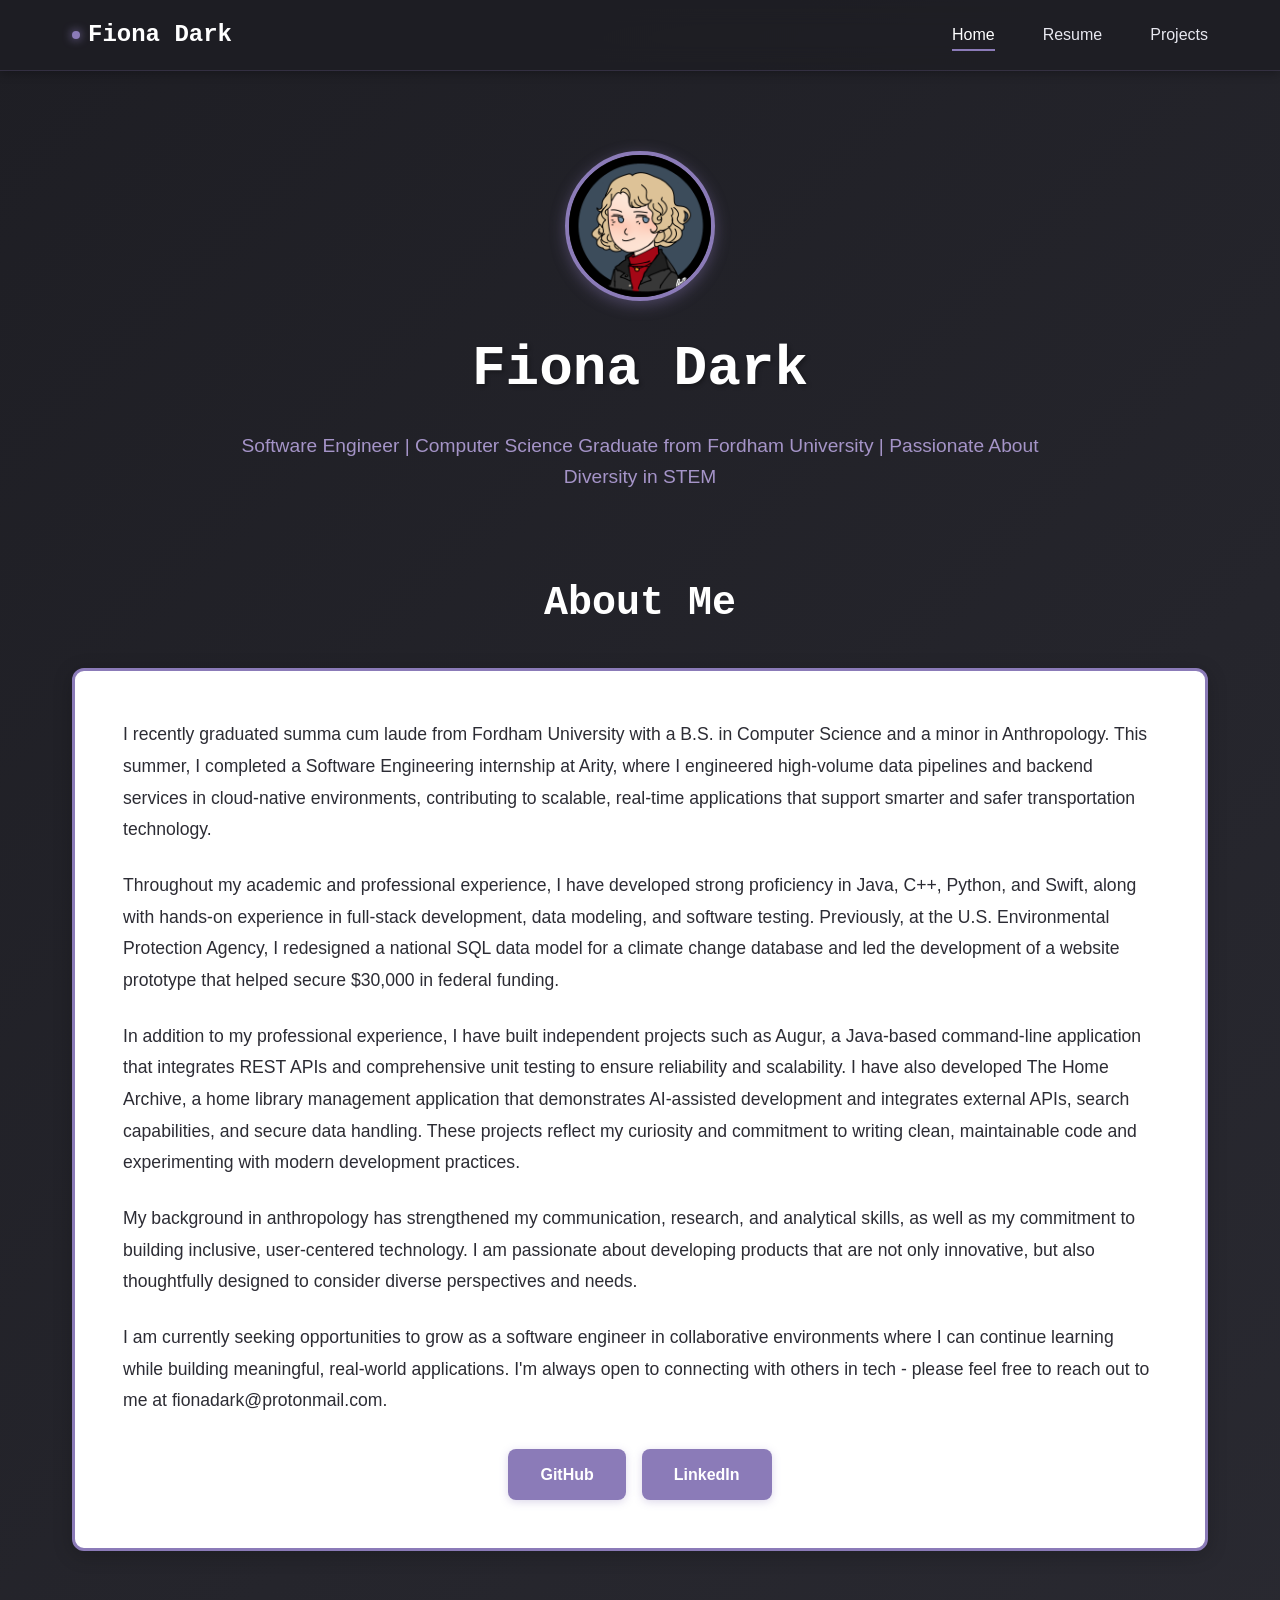
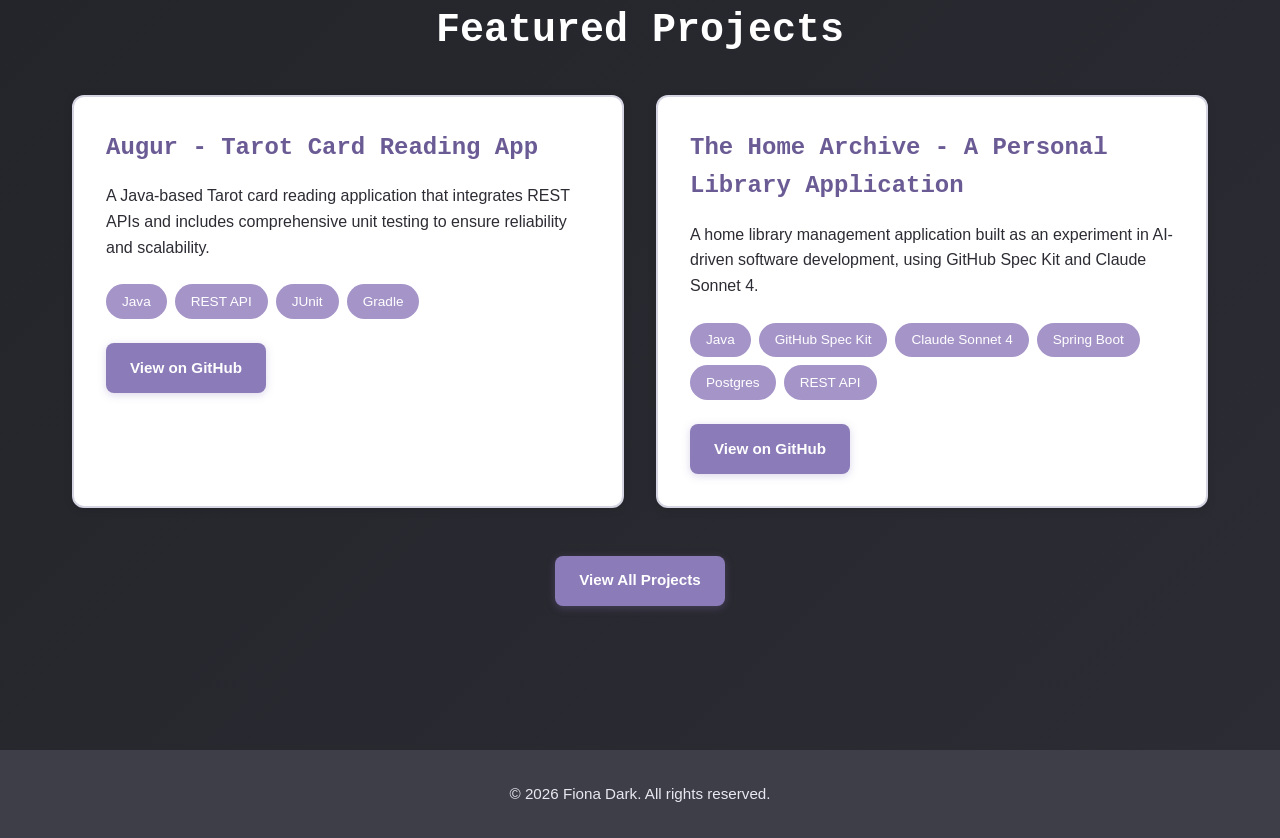
==== commit 959c3cb1: "fix email address typo" ====
--- a/index.html
+++ b/index.html
@@ -64,7 +64,7 @@
                 <p>
                     I am currently seeking opportunities to grow as a software engineer in collaborative environments
                     where I can continue learning while building meaningful, real-world applications. I'm always open to
-                    connecting with others in tech - please feel free to reach out to me at fionadark.@protonmail.com.
+                    connecting with others in tech - please feel free to reach out to me at fionadark@protonmail.com.
                 </p>
                 <div class="social-links">
                     <a href="https://github.com/fionadark" target="_blank" class="social-btn">
--- a/styles.css
+++ b/styles.css
@@ -471,7 +471,17 @@
     color: var(--text-light);
     font-size: 2.5rem;
     font-family: 'Courier New', monospace;
-    margin-bottom: 1rem;
+    margin-bottom: 0.5rem;
+}
+
+.project-subtitle {
+    color: var(--light-purple);
+    font-size: 1.3rem;
+    font-family: 'Courier New', monospace;
+    font-weight: 500;
+    margin-top: 0;
+    margin-bottom: 1.5rem;
+    text-align: center;
 }
 
 .project-detail-card h3 {
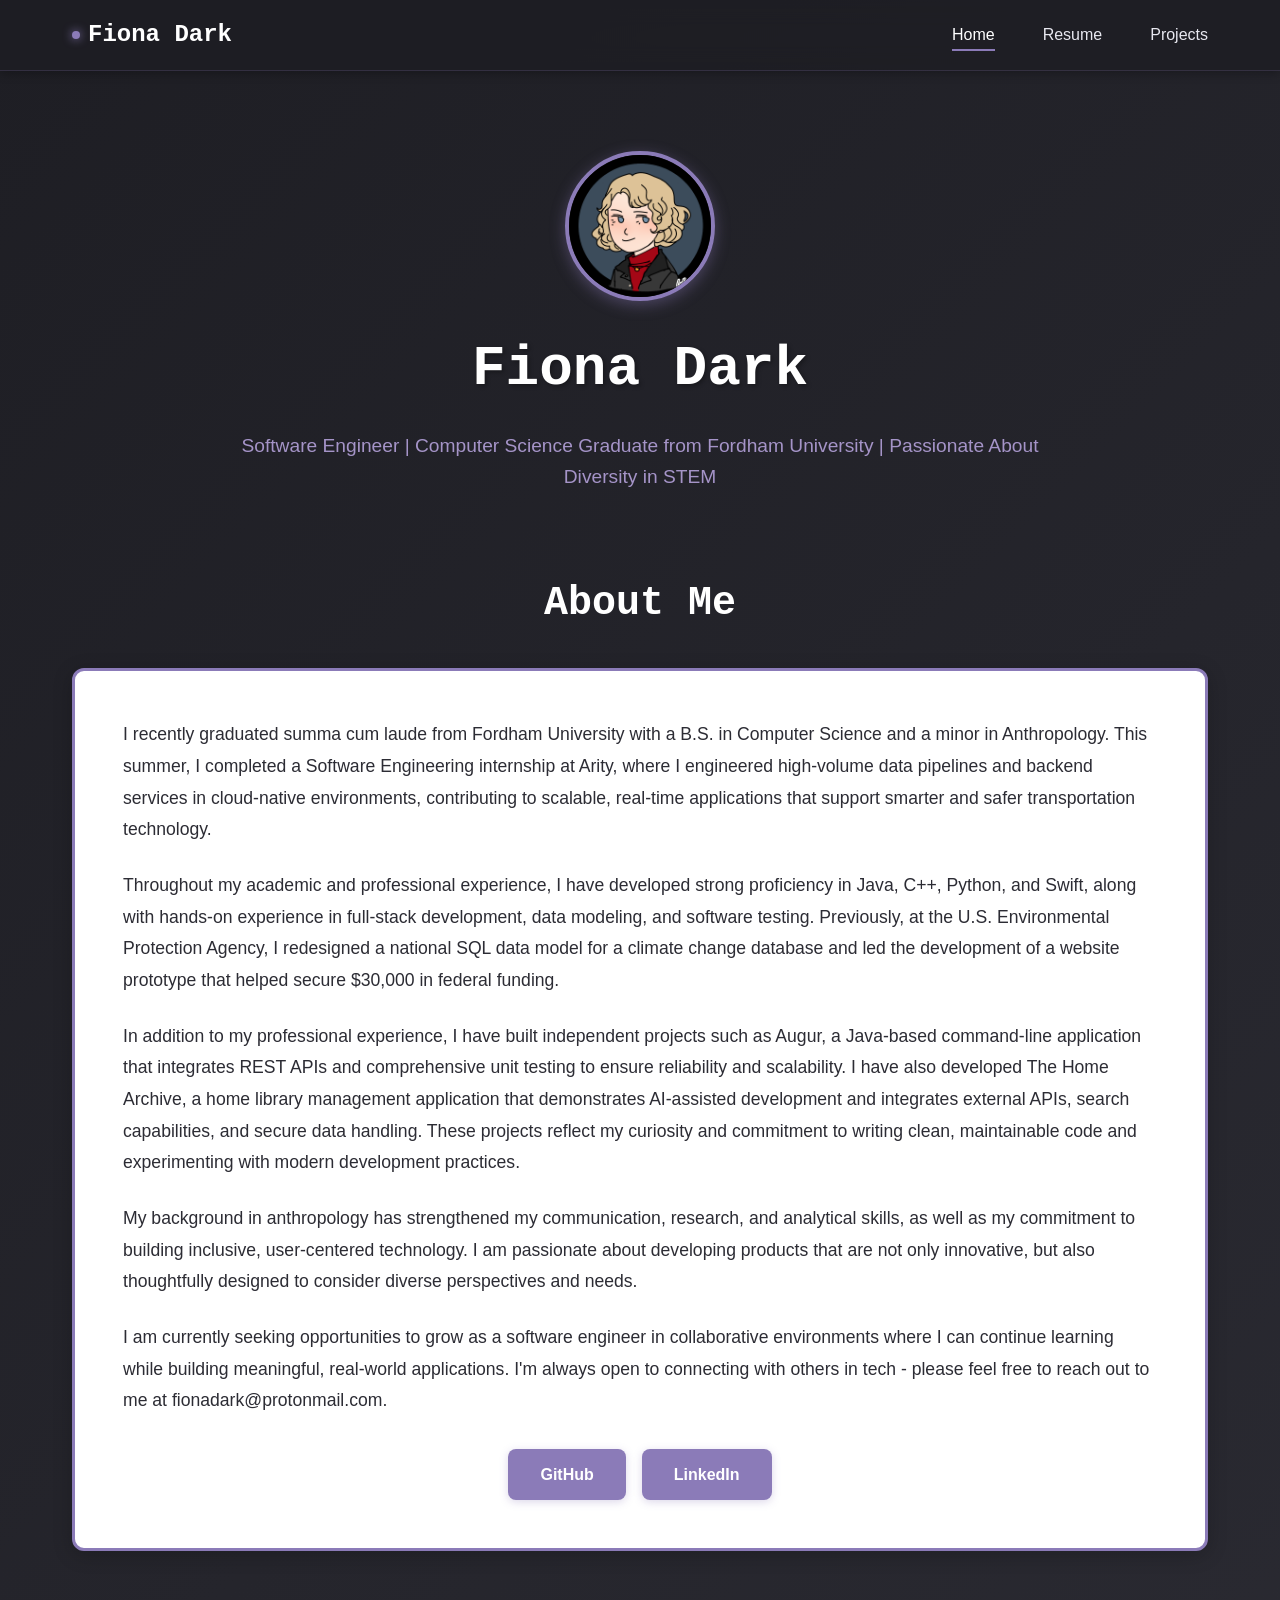
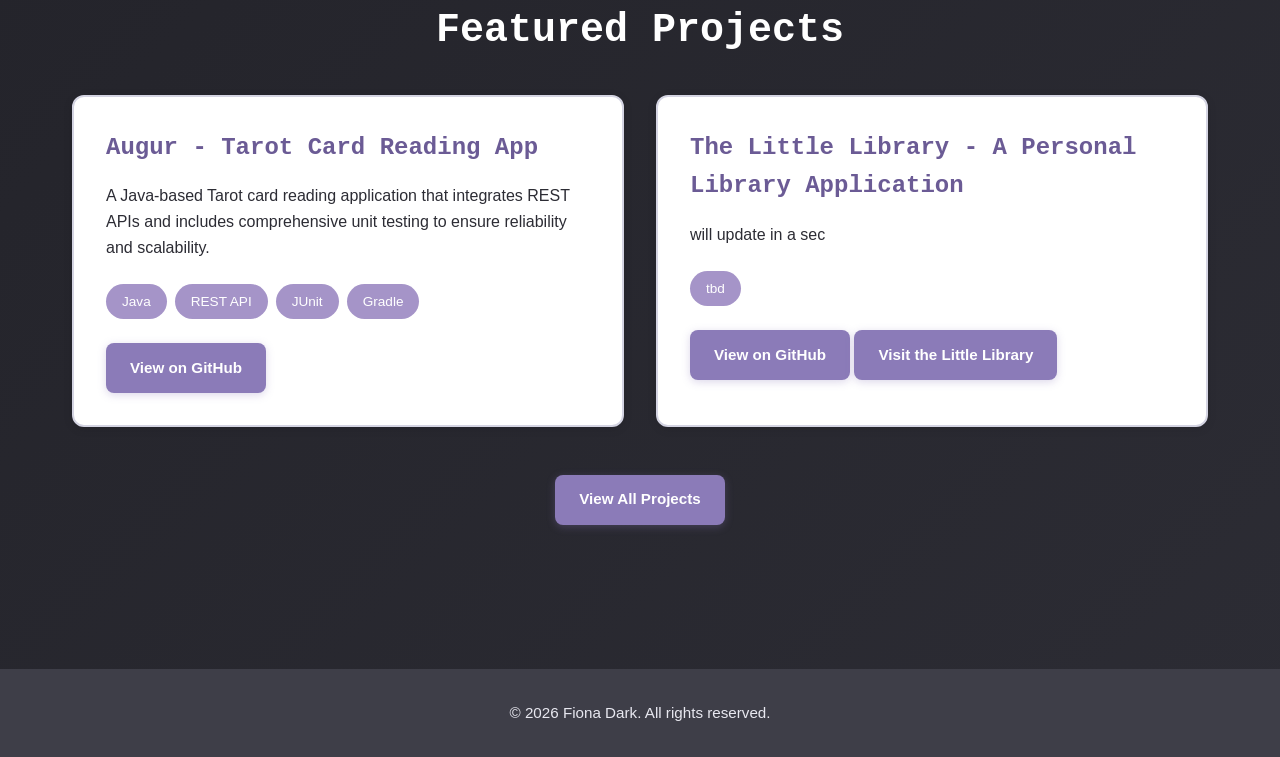
==== commit 0d3d4512: "link to the little library application" ====
--- a/index.html
+++ b/index.html
@@ -97,21 +97,17 @@
                 </div>
 
                 <div class="project-card">
-                    <h3>The Home Archive - A Personal Library Application</h3>
+                    <h3>The Little Library - A Personal Library Application</h3>
                     <p class="project-description">
-                        A home library management application built as an experiment in AI-driven software development,
-                        using GitHub Spec Kit and Claude Sonnet 4.
+                        will update in a sec
                     </p>
                     <div class="tech-stack">
-                        <span class="tech-tag">Java</span>
-                        <span class="tech-tag">GitHub Spec Kit</span>
-                        <span class="tech-tag">Claude Sonnet 4</span>
-                        <span class="tech-tag">Spring Boot</span>
-                        <span class="tech-tag">Postgres</span>
-                        <span class="tech-tag">REST API</span>
+                        <span class="tech-tag">tbd</span>
                     </div>
-                    <a href="https://github.com/fionadark/the-home-archive" class="project-link" target="_blank">View on
-                        GitHub</a>
+                    <div class="project-buttons">
+                        <a href="https://github.com/fionadark/the-little-library" class="project-link" target="_blank">View on GitHub</a>
+                        <a href="https://fionadark.com/littlelibrary/" class="project-link" target="_blank">Visit the Little Library</a>
+                    </div>
                 </div>
             </div>
             <div class="view-more">
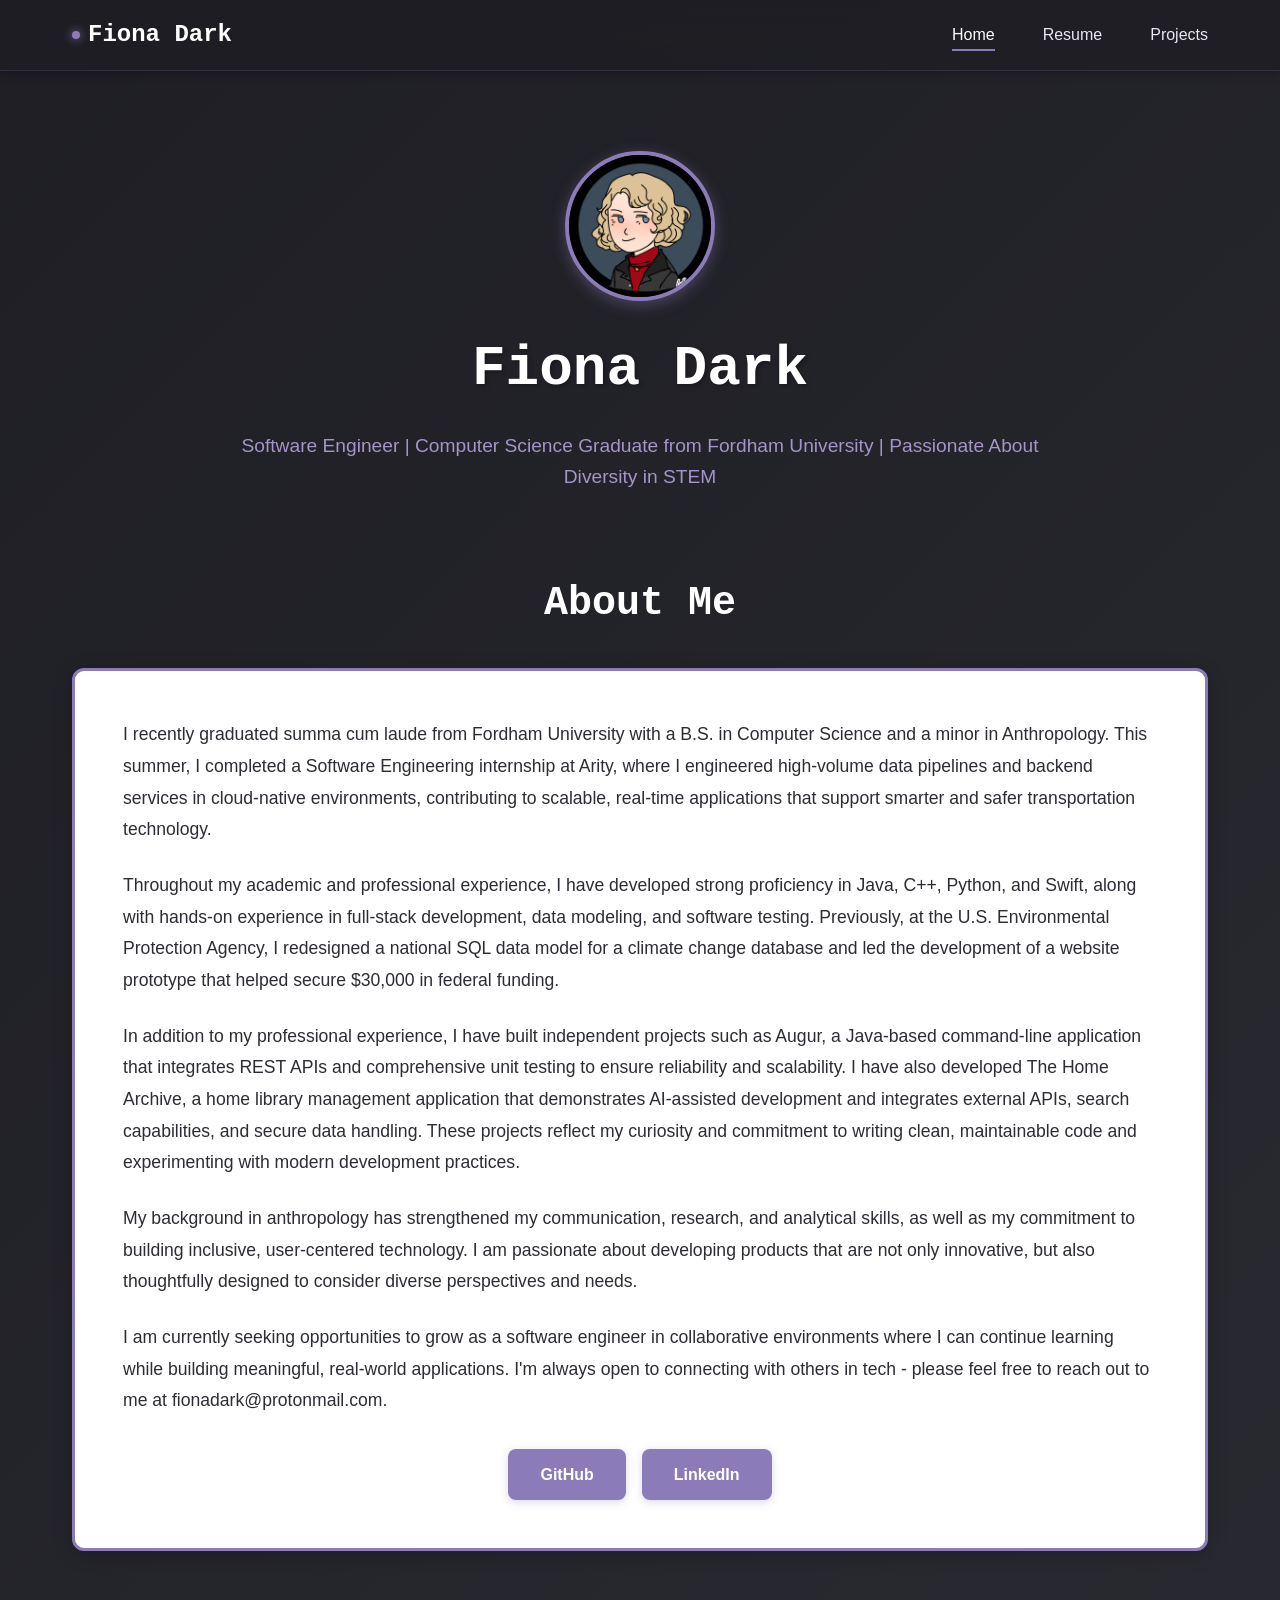
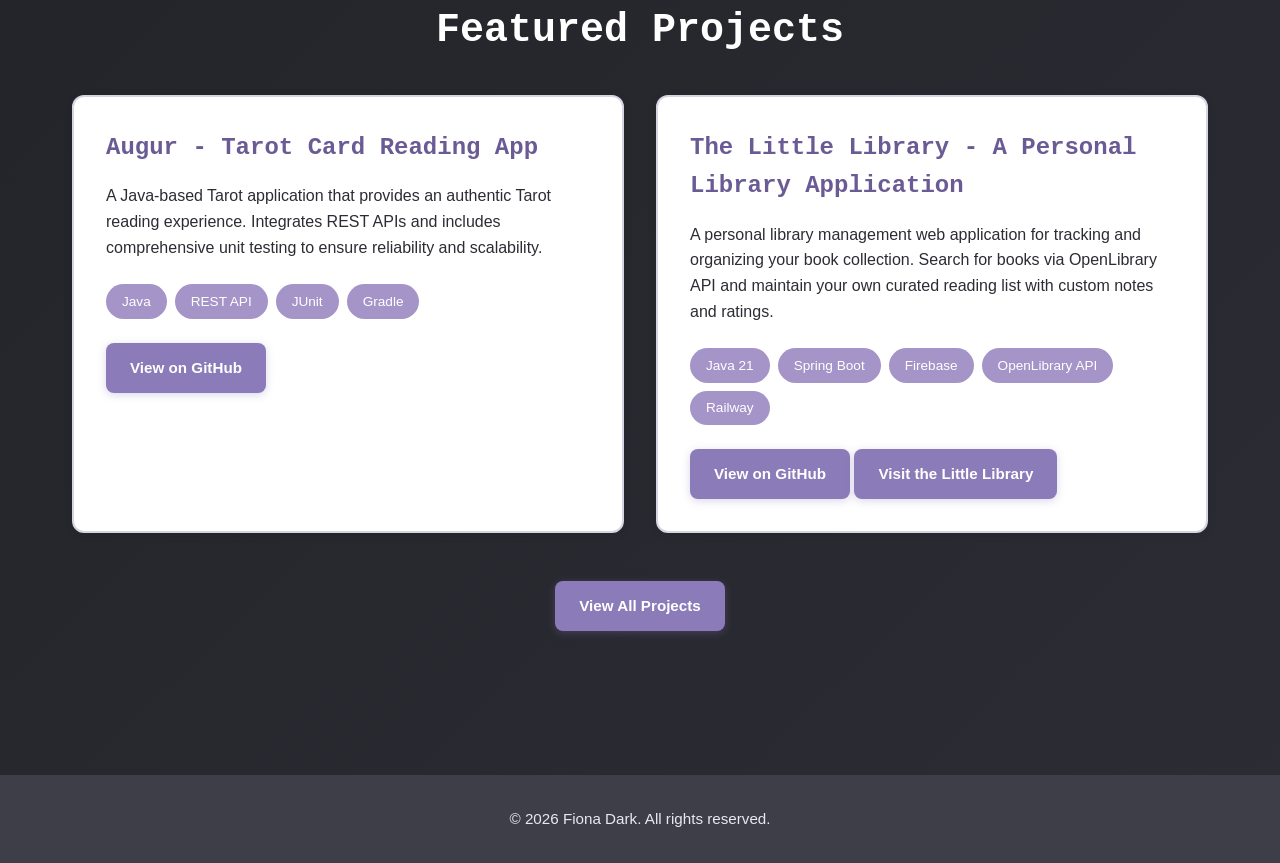
==== commit 3202bf90: "update main page to show little library project" ====
--- a/index.html
+++ b/index.html
@@ -83,9 +83,8 @@
                 <div class="project-card">
                     <h3>Augur - Tarot Card Reading App</h3>
                     <p class="project-description">
-                        A Java-based Tarot card reading application that integrates REST APIs and includes comprehensive
-                        unit
-                        testing to ensure reliability and scalability.
+                        A Java-based Tarot application that provides an authentic Tarot reading experience. Integrates
+                        REST APIs and includes comprehensive unit testing to ensure reliability and scalability.
                     </p>
                     <div class="tech-stack">
                         <span class="tech-tag">Java</span>
@@ -99,14 +98,22 @@
                 <div class="project-card">
                     <h3>The Little Library - A Personal Library Application</h3>
                     <p class="project-description">
-                        will update in a sec
+                        A personal library management web application for tracking and organizing your book collection.
+                        Search for books via OpenLibrary API and maintain your own curated reading list with custom
+                        notes and ratings.
                     </p>
                     <div class="tech-stack">
-                        <span class="tech-tag">tbd</span>
+                        <span class="tech-tag">Java 21</span>
+                        <span class="tech-tag">Spring Boot</span>
+                        <span class="tech-tag">Firebase</span>
+                        <span class="tech-tag">OpenLibrary API</span>
+                        <span class="tech-tag">Railway</span>
                     </div>
                     <div class="project-buttons">
-                        <a href="https://github.com/fionadark/the-little-library" class="project-link" target="_blank">View on GitHub</a>
-                        <a href="https://fionadark.com/littlelibrary/" class="project-link" target="_blank">Visit the Little Library</a>
+                        <a href="https://github.com/fionadark/the-little-library" class="project-link"
+                            target="_blank">View on GitHub</a>
+                        <a href="https://fionadark.com/littlelibrary/" class="project-link" target="_blank">Visit the
+                            Little Library</a>
                     </div>
                 </div>
             </div>
